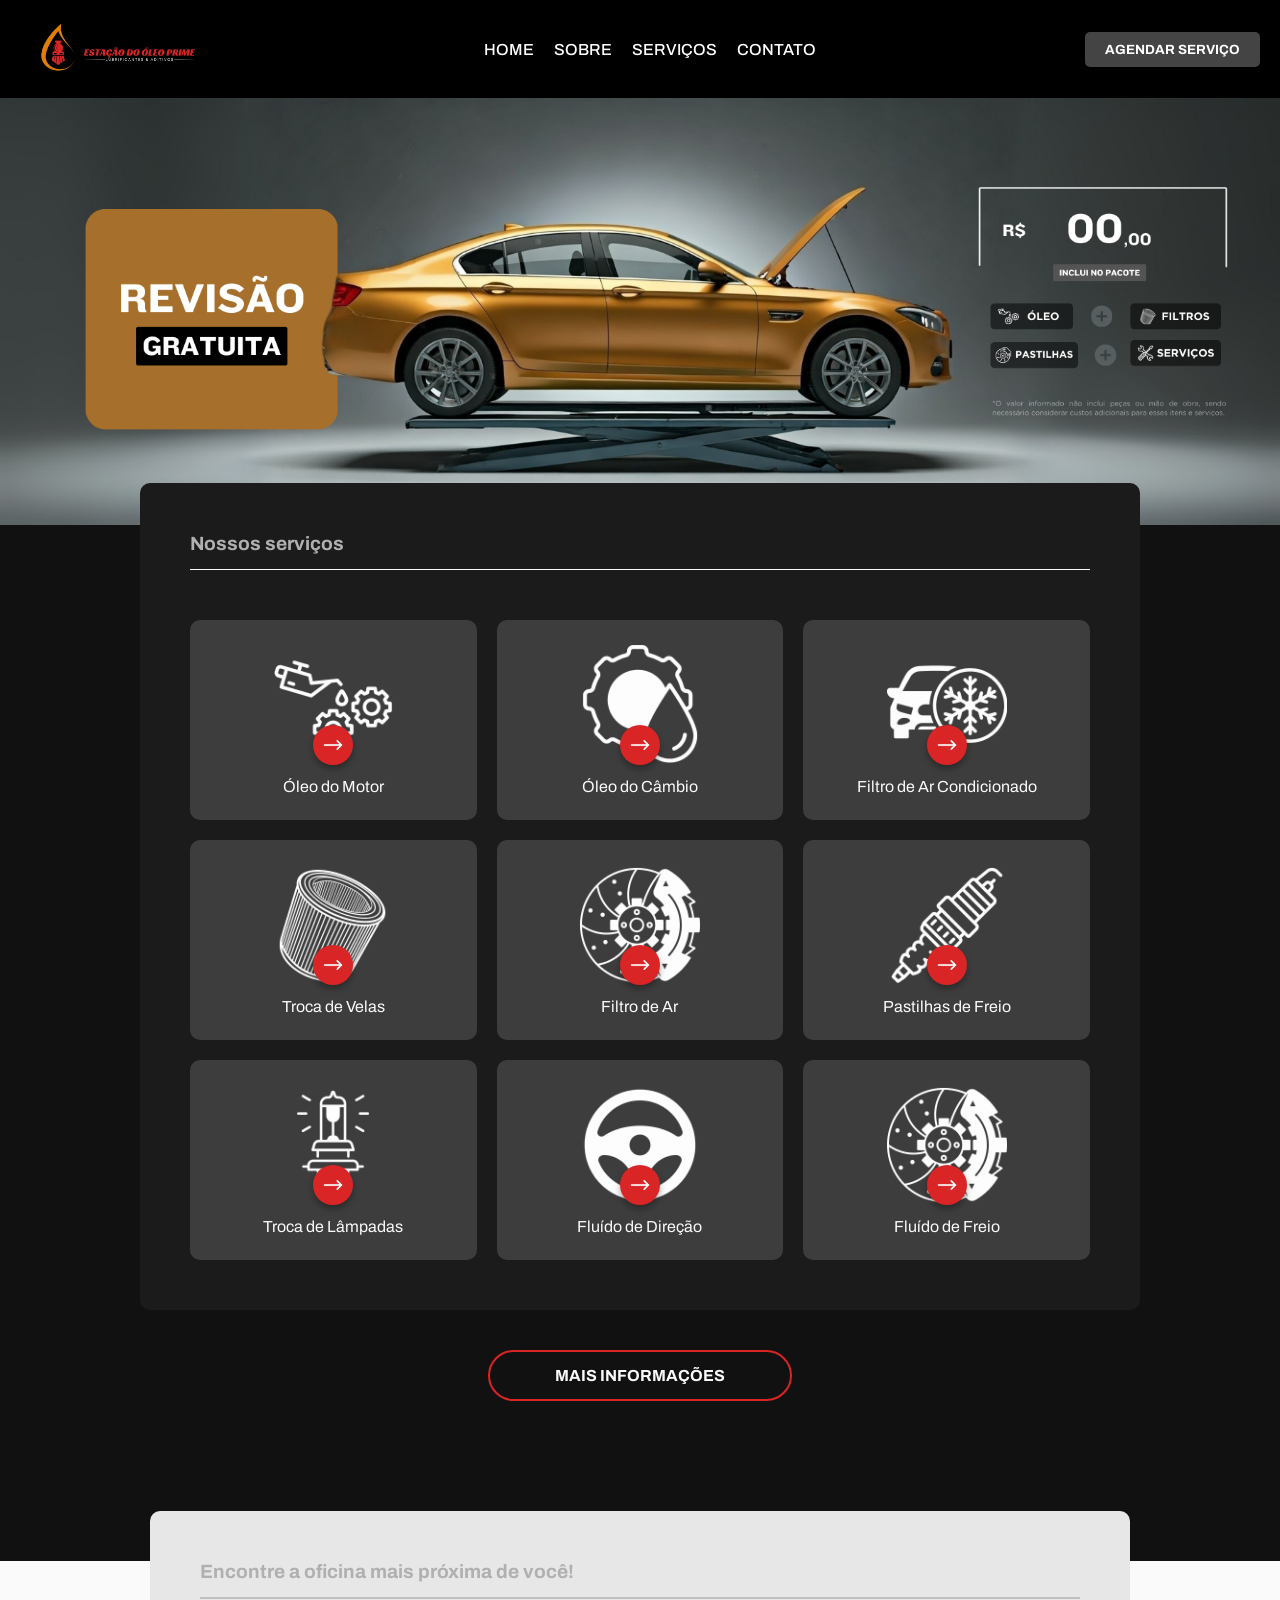
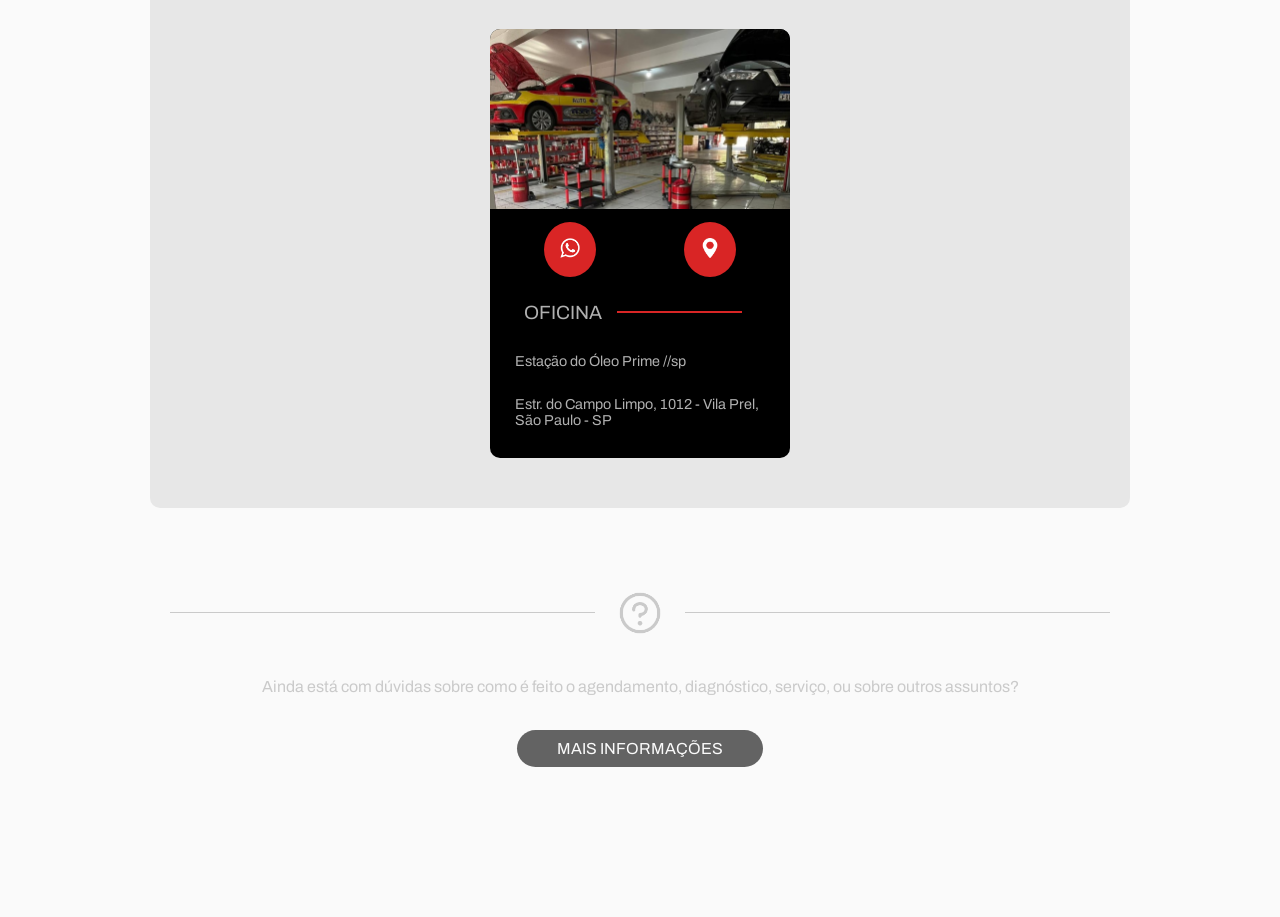
==== index.html @ 36ce0237 "first commit" ====
<!DOCTYPE html>
<html lang="pt-BR">
<head>
  <meta charset="UTF-8">
  <link rel="shortcut icon" href="./assets/Prime.png" type="image/x-icon">
  <meta name="viewport" content="width=device-width, initial-scale=1.0">
  <title>Estação do Óleo</title>
  <link rel="stylesheet" href="style.css">
  <link rel="preconnect" href="https://fonts.googleapis.com">
  <link rel="preconnect" href="https://fonts.gstatic.com" crossorigin>
  <link href="https://fonts.googleapis.com/css2?family=Archivo:ital,wght@0,100..900;1,100..900&display=swap" rel="stylesheet">
</head>
<body>
  <header class="header">
    <div class="logo">
      <img src="assets/logo.svg" alt="Logo da empresa">
    </div>
    <nav class="nav">
      <a href="#" class="nav-item">HOME</a>
      <a href="#" class="nav-item">SOBRE</a>
      <a href="#" class="nav-item">SERVIÇOS</a>
      <a href="#" class="nav-item">CONTATO</a>
    </nav>
    <button class="button">AGENDAR SERVIÇO</button>
  </header>

  <!-- Banner -->
  <section class="banner">
    <img src="./assets/Banner.png" alt="">
  </section>



  <section class="servicos">
     <!-- Título e linha vermelha -->
  <div class="titulo-servicos">
    <h2>Nossos serviços</h2>
    <div class="linha"></div>
  </div>

    <div class="servico">
      <img src="./assets/4.png" alt="Óleo do Motor">
      <div class="botao-vermelho">
        <img src="./assets/right-arrows.png" alt="">
      </div>
      <p>Óleo do Motor</p>
    </div>

    <div class="servico">
      <img src="./assets/3.png" alt="Óleo do Câmbio">
      <div class="botao-vermelho">
        <img src="./assets/right-arrows.png" alt="">
      </div>
      <p>Óleo do Câmbio</p>
    </div>

    <div class="servico">
      <img src="./assets/5.png" alt="Filtro de Ar Condicionado">
      <div class="botao-vermelho">
        <img src="./assets/right-arrows.png" alt="">
      </div>
      <p>Filtro de Ar Condicionado</p>
    </div>

    <div class="servico">
      <img src="./assets/6.png" alt="Troca de Velas">
      <div class="botao-vermelho">
        <img src="./assets/right-arrows.png" alt="">
      </div>
      <p>Troca de Velas</p>
    </div>

    <div class="servico">
      <img src="./assets/7.png" alt="Filtro de Ar">
      <div class="botao-vermelho">
        <img src="./assets/right-arrows.png" alt="">
      </div>
      <p>Filtro de Ar</p>
    </div>

    <div class="servico">
      <img src="./assets/8.png" alt="Pastilhas de Freio">
      <div class="botao-vermelho">
        <img src="./assets/right-arrows.png" alt="">
      </div>
      <p>Pastilhas de Freio</p>
    </div>

    <div class="servico">
      <img src="./assets/9.png" alt="Troca de Lâmpadas">
      <div class="botao-vermelho">
        <img src="./assets/right-arrows.png" alt="">
      </div>
      <p>Troca de Lâmpadas</p>
    </div>
    
    <div class="servico">
      <img src="./assets/10.png" alt="Fluído de Direção">
      <div class="botao-vermelho">
        <img src="./assets/right-arrows.png" alt="">
      </div>
      <p>Fluído de Direção</p>
    </div>

    <div class="servico">
      <img src="./assets/7.png" alt="Fluído de Freio">
      <div class="botao-vermelho">
        <img src="./assets/right-arrows.png" alt="">
      </div>
      <p>Fluído de Freio</p>
    </div>

  </section>

  <div class="mais-informacoes">
    <a href="#">MAIS INFORMAÇÕES</a>
  </div>

  <section class="oficinas">
    <div class="bg-oficinas">
      <div class="titulo-oficinas">
        <h2>Encontre a oficina mais próxima de você!</h2>
        <div class="linha-encontre"></div>
      </div>
  
      <div class="oficina">
        <div class="card">
            <div class="card__img">
              <img src="./assets/fundo.jpg" alt="">
            </div>
            <div class="botoes">
              <button> <img src="./assets/whatsapp-logo-branco.png" alt=""></button>
              <button> <img src="./assets/maps-and-flags.png" alt=""></button>
            </div>
            <div class="titulo">
              <h2>OFICINA</h2>
              <div class="linha-vermelha"></div>
            </div>
            <div class="textos">
              <p>Estação do Óleo Prime //sp</p>
              <br>
              <p>Estr. do Campo Limpo, 1012 - Vila Prel, São Paulo - SP</p>
            </div>
        </div>
        </div>
    </div>
    </div>

    <div class="questions">
      <div class="linha2"></div>
      <img src="./assets/question.png" alt="Imagem de Pergunta">
      <div class="linha2"></div>
    </div>

    <div class="questions-p">
      <p>Ainda está com dúvidas sobre como é feito o agendamento, diagnóstico, serviço, ou sobre outros assuntos?</p>
    </div>
    
  
    <div class="informacoes">
      <a href="#">MAIS INFORMAÇÕES</a>
    </div>
    
    </div>

  </section>

</body>
</html>
---- style.css ----
@import './css/colors.css';
@import './css/global.css';
@import './css/main.css';
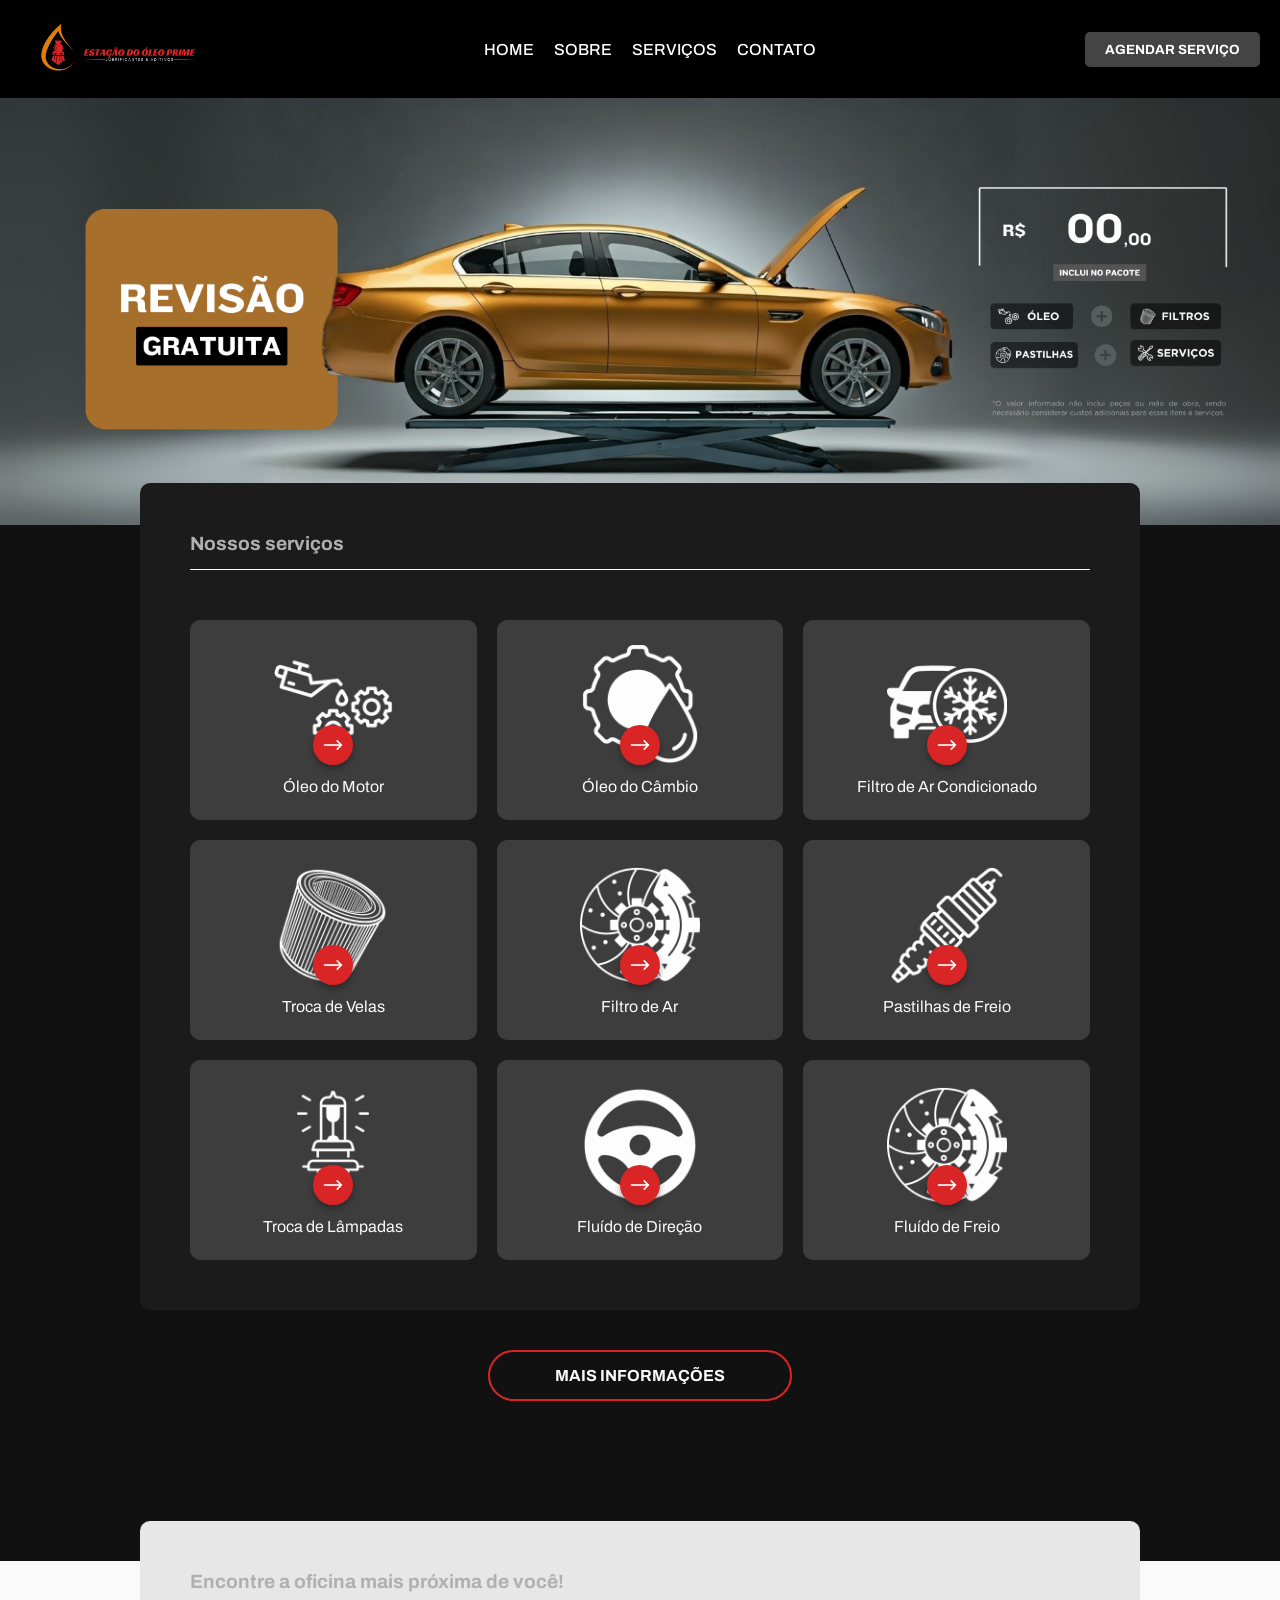
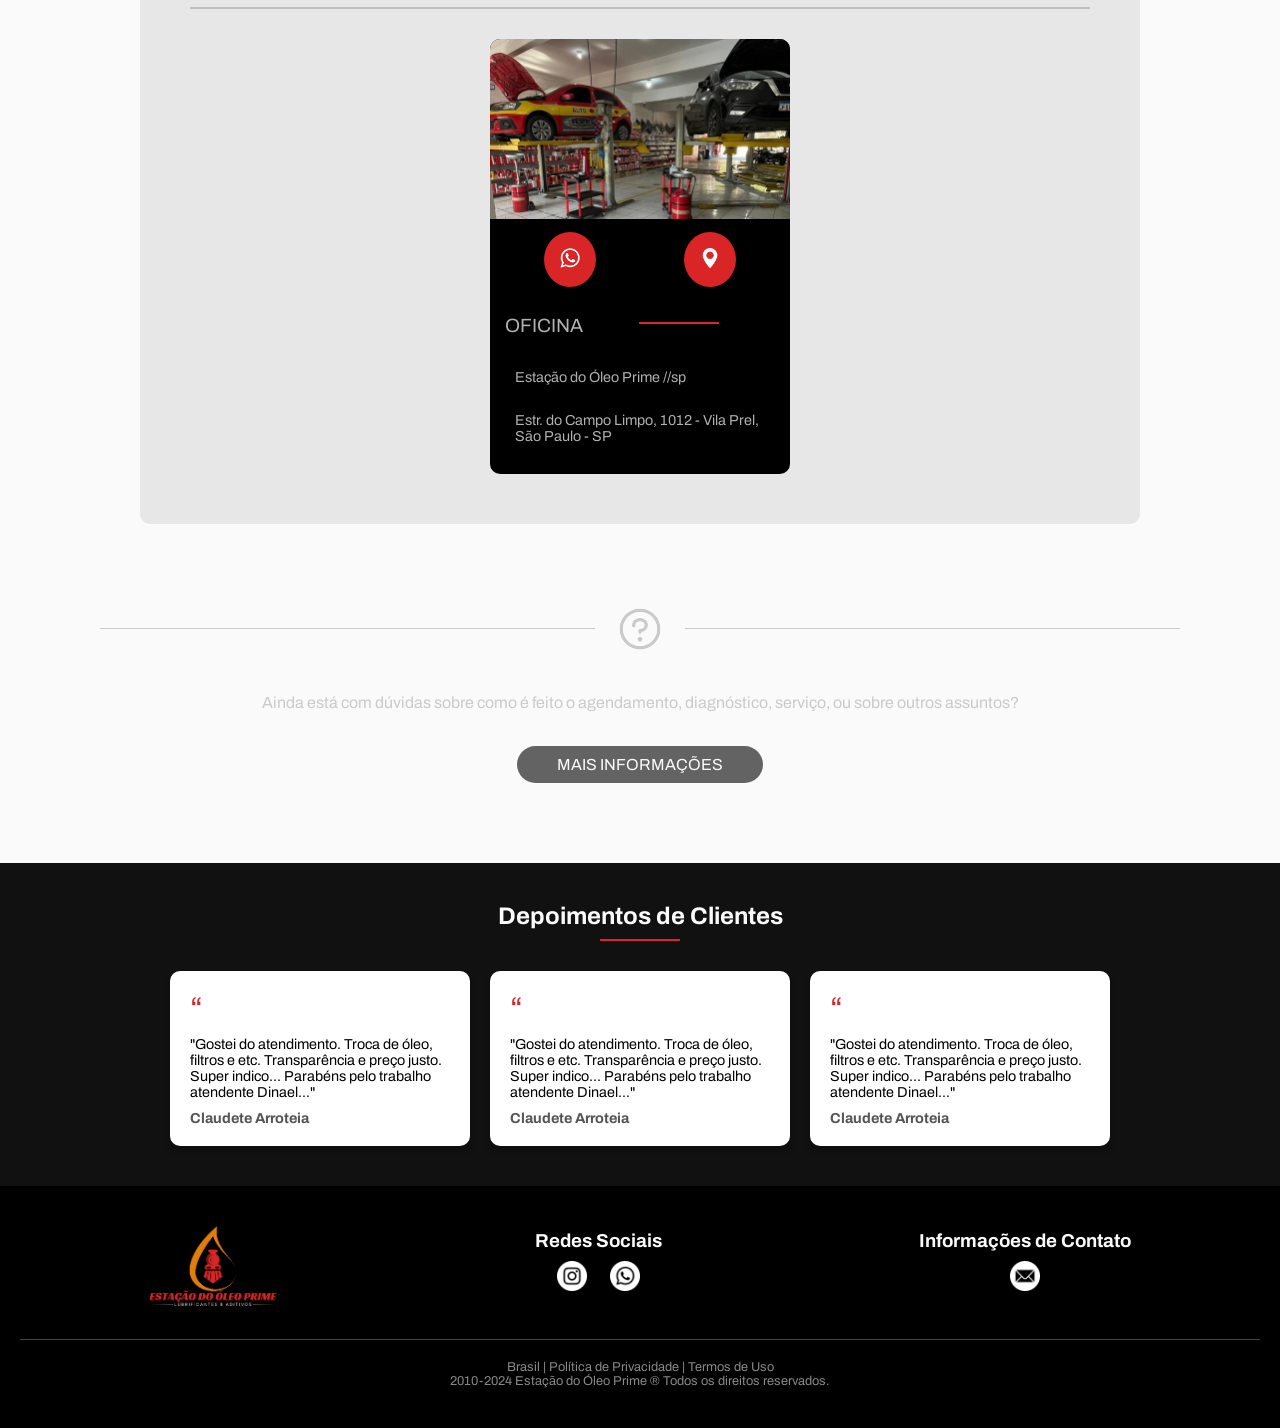
==== commit bdd62ff7: "home pronto" ====
--- a/index.html
+++ b/index.html
@@ -11,19 +11,32 @@
   <link href="https://fonts.googleapis.com/css2?family=Archivo:ital,wght@0,100..900;1,100..900&display=swap" rel="stylesheet">
 </head>
 <body>
+
   <header class="header">
+
+    <!-- Ícone do Menu Hamburguer -->
+      <div class="menu-toggle" id="menu-toggle">
+        <span></span>
+        <span></span>
+        <span></span>
+      </div>
+      
     <div class="logo">
       <img src="assets/logo.svg" alt="Logo da empresa">
     </div>
-    <nav class="nav">
+    
+    
+    <!-- Navegação -->
+    <nav class="nav" id="nav-menu">
       <a href="#" class="nav-item">HOME</a>
       <a href="#" class="nav-item">SOBRE</a>
       <a href="#" class="nav-item">SERVIÇOS</a>
       <a href="#" class="nav-item">CONTATO</a>
     </nav>
+    
     <button class="button">AGENDAR SERVIÇO</button>
   </header>
-
+  
   <!-- Banner -->
   <section class="banner">
     <img src="./assets/Banner.png" alt="">
@@ -39,75 +52,93 @@
   </div>
 
     <div class="servico">
-      <img src="./assets/4.png" alt="Óleo do Motor">
-      <div class="botao-vermelho">
-        <img src="./assets/right-arrows.png" alt="">
-      </div>
-      <p>Óleo do Motor</p>
-    </div>
-
-    <div class="servico">
-      <img src="./assets/3.png" alt="Óleo do Câmbio">
-      <div class="botao-vermelho">
-        <img src="./assets/right-arrows.png" alt="">
-      </div>
-      <p>Óleo do Câmbio</p>
-    </div>
-
-    <div class="servico">
-      <img src="./assets/5.png" alt="Filtro de Ar Condicionado">
-      <div class="botao-vermelho">
-        <img src="./assets/right-arrows.png" alt="">
-      </div>
-      <p>Filtro de Ar Condicionado</p>
-    </div>
-
-    <div class="servico">
-      <img src="./assets/6.png" alt="Troca de Velas">
-      <div class="botao-vermelho">
-        <img src="./assets/right-arrows.png" alt="">
-      </div>
-      <p>Troca de Velas</p>
-    </div>
-
-    <div class="servico">
-      <img src="./assets/7.png" alt="Filtro de Ar">
-      <div class="botao-vermelho">
-        <img src="./assets/right-arrows.png" alt="">
-      </div>
-      <p>Filtro de Ar</p>
-    </div>
-
-    <div class="servico">
-      <img src="./assets/8.png" alt="Pastilhas de Freio">
-      <div class="botao-vermelho">
-        <img src="./assets/right-arrows.png" alt="">
-      </div>
-      <p>Pastilhas de Freio</p>
-    </div>
-
-    <div class="servico">
-      <img src="./assets/9.png" alt="Troca de Lâmpadas">
-      <div class="botao-vermelho">
-        <img src="./assets/right-arrows.png" alt="">
-      </div>
-      <p>Troca de Lâmpadas</p>
-    </div>
-    
-    <div class="servico">
-      <img src="./assets/10.png" alt="Fluído de Direção">
-      <div class="botao-vermelho">
-        <img src="./assets/right-arrows.png" alt="">
-      </div>
-      <p>Fluído de Direção</p>
-    </div>
-
-    <div class="servico">
-      <img src="./assets/7.png" alt="Fluído de Freio">
-      <div class="botao-vermelho">
-        <img src="./assets/right-arrows.png" alt="">
-      </div>
-      <p>Fluído de Freio</p>
+      <a href="">
+        <img src="./assets/4.png" alt="Óleo do Motor">
+        <div class="botao-vermelho">
+          <img src="./assets/right-arrows.png" alt="">
+        </div>
+        <p>Óleo do Motor</p>
+      </a>
+    </div>
+
+    <div class="servico">
+      <a href="">
+        <img src="./assets/3.png" alt="Óleo do Câmbio">
+        <div class="botao-vermelho">
+          <img src="./assets/right-arrows.png" alt="">
+        </div>
+        <p>Óleo do Câmbio</p>
+      </a>
+    </div>
+
+    <div class="servico">
+      <a href="">
+        <img src="./assets/5.png" alt="Filtro de Ar Condicionado">
+        <div class="botao-vermelho">
+          <img src="./assets/right-arrows.png" alt="">
+        </div>
+        <p>Filtro de Ar Condicionado</p>
+      </a>
+    </div>
+
+    <div class="servico">
+      <a href="">
+        <img src="./assets/6.png" alt="Troca de Velas">
+        <div class="botao-vermelho">
+          <img src="./assets/right-arrows.png" alt="">
+        </div>
+        <p>Troca de Velas</p>
+      </a>
+    </div>
+
+    <div class="servico">
+      <a href="">
+        <img src="./assets/7.png" alt="Filtro de Ar">
+        <div class="botao-vermelho">
+          <img src="./assets/right-arrows.png" alt="">
+        </div>
+        <p>Filtro de Ar</p>
+      </a>
+    </div>
+
+    <div class="servico">
+      <a href="">
+        <img src="./assets/8.png" alt="Pastilhas de Freio">
+        <div class="botao-vermelho">
+          <img src="./assets/right-arrows.png" alt="">
+        </div>
+        <p>Pastilhas de Freio</p>
+      </a>
+    </div>
+
+    <div class="servico">
+      <a href="">
+        <img src="./assets/9.png" alt="Troca de Lâmpadas">
+        <div class="botao-vermelho">
+          <img src="./assets/right-arrows.png" alt="">
+        </div>
+        <p>Troca de Lâmpadas</p>
+      </a>
+    </div>
+    
+    <div class="servico">
+      <a href="">
+        <img src="./assets/10.png" alt="Fluído de Direção">
+        <div class="botao-vermelho">
+          <img src="./assets/right-arrows.png" alt="">
+        </div>
+        <p>Fluído de Direção</p>
+      </a>
+    </div>
+
+    <div class="servico">
+      <a href="">
+        <img src="./assets/7.png" alt="Fluído de Freio">
+        <div class="botao-vermelho">
+          <img src="./assets/right-arrows.png" alt="">
+        </div>
+        <p>Fluído de Freio</p>
+      </a>
     </div>
 
   </section>
@@ -125,17 +156,29 @@
   
       <div class="oficina">
         <div class="card">
+
             <div class="card__img">
               <img src="./assets/fundo.jpg" alt="">
             </div>
+
             <div class="botoes">
-              <button> <img src="./assets/whatsapp-logo-branco.png" alt=""></button>
-              <button> <img src="./assets/maps-and-flags.png" alt=""></button>
-            </div>
+              <button>
+                <a href="https://api.whatsapp.com/send?l=pt&phone=551128948010">
+                  <img src="./assets/whatsapp-logo-branco.png" alt="WhatsApp">
+                </a>
+              </button>
+              <button>
+                <a href="https://maps.app.goo.gl/LFbR1bC2hsxt1rqq9">
+                  <img src="./assets/maps-and-flags.png" alt="Mapa">
+                </a>
+              </button>
+            </div>
+
             <div class="titulo">
               <h2>OFICINA</h2>
               <div class="linha-vermelha"></div>
             </div>
+
             <div class="textos">
               <p>Estação do Óleo Prime //sp</p>
               <br>
@@ -165,5 +208,81 @@
 
   </section>
 
+  <!-- Seção de Depoimentos -->
+  <section class="depoimentos">
+    <h2 class="titulo-depoimentos">Depoimentos de Clientes</h2>
+    <div class="linha-vermelha"></div>
+    <div class="depoimentos-container">
+      <!-- Card 1 -->
+      <div class="card-depoimento">
+        <p class="aspas">“</p>
+        <p class="texto-depoimento">
+          "Gostei do atendimento. Troca de óleo, filtros e etc. Transparência e preço justo. Super indico... Parabéns pelo trabalho atendente Dinael..."
+        </p>
+        <p class="autor-depoimento"><strong>Claudete Arroteia</strong></p>
+      </div>
+      <!-- Card 2 -->
+      <div class="card-depoimento">
+        <p class="aspas">“</p>
+        <p class="texto-depoimento">
+          "Gostei do atendimento. Troca de óleo, filtros e etc. Transparência e preço justo. Super indico... Parabéns pelo trabalho atendente Dinael..."
+        </p>
+        <p class="autor-depoimento"><strong>Claudete Arroteia</strong></p>
+      </div>
+      <!-- Card 3 -->
+      <div class="card-depoimento">
+        <p class="aspas">“</p>
+        <p class="texto-depoimento">
+          "Gostei do atendimento. Troca de óleo, filtros e etc. Transparência e preço justo. Super indico... Parabéns pelo trabalho atendente Dinael..."
+        </p>
+        <p class="autor-depoimento"><strong>Claudete Arroteia</strong></p>
+      </div>
+    </div>
+  </section>
+
+  <!-- Rodapé com Contato -->
+  <footer class="rodape">
+    <div class="rodape-container">
+      <!-- Logotipo -->
+      <div class="logo-rodape">
+        <img src="assets/Prime Logo.png" alt="Logo Estação do Óleo Prime">
+      </div>
+      <!-- Redes Sociais -->
+      <div class="redes-sociais">
+        <h3>Redes Sociais</h3>
+        <div class="icones-sociais">
+
+          <a href="https://www.instagram.com/estacaodooleoprime/profilecard/?igsh=MWg0czJhdGM4ajU2dw==">
+            <img src="assets/instagram1.png" alt="Instagram">
+          </a>
+          
+          <a href="https://api.whatsapp.com/send?l=pt&phone=551128948010">
+            <img src="assets/whatsapp.png" alt="WhatsApp">
+          </a>
+
+        </div>
+      </div>
+      <!-- Informações de Contato -->
+      <div class="contato-rodape">
+        <h3>Informações de Contato</h3>
+        <div class="icones-contato">
+          <a href="">
+            <img src="./assets/email.png" alt="E-mail">
+          </a>
+          
+        </div>
+      </div>
+    </div>
+
+    <!-- Linha e Informações Legais -->
+    <div class="linha-rodape"></div>
+    <div class="info-legais">
+      <p>Brasil | Política de Privacidade | Termos de Uso</p>
+      <p>2010-2024 Estação do Óleo Prime ® Todos os direitos reservados.</p>
+    </div>
+  </footer>
+
+  <script src="index.js"></script>
+
 </body>
 </html>
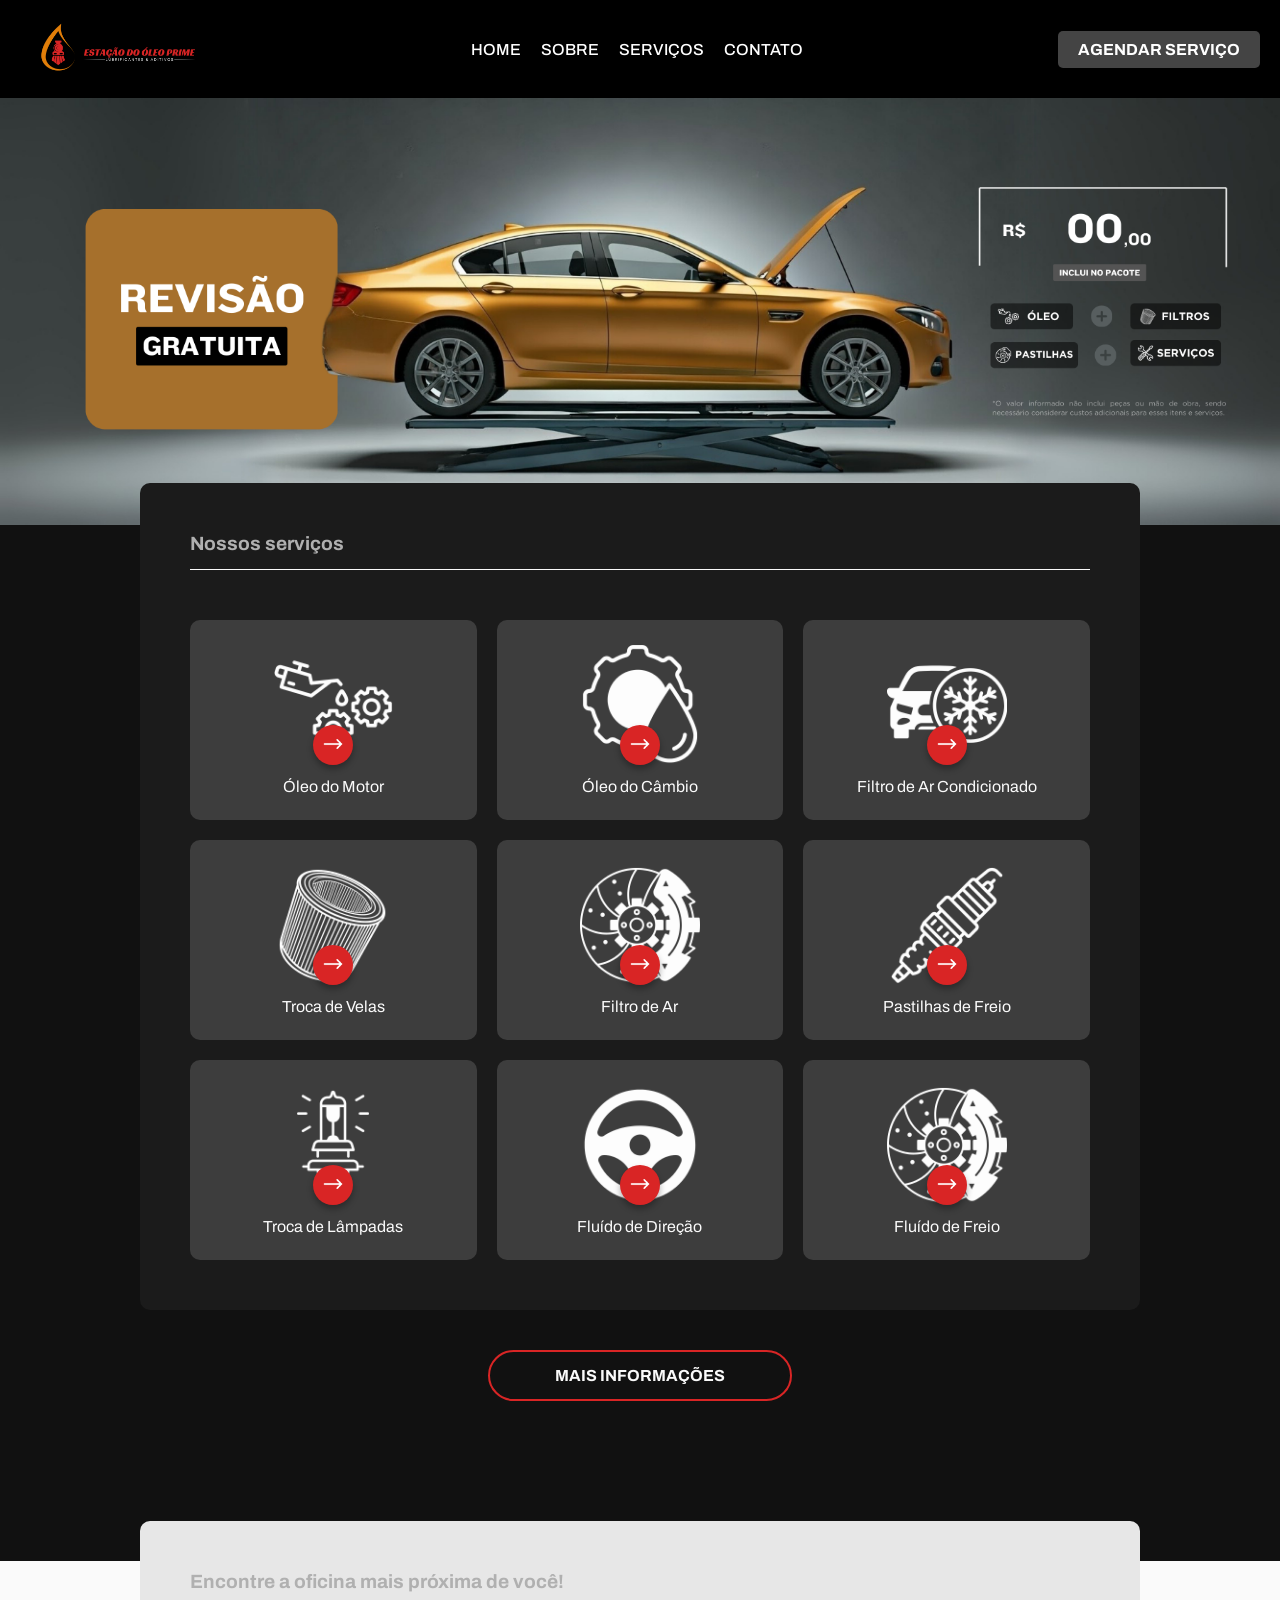
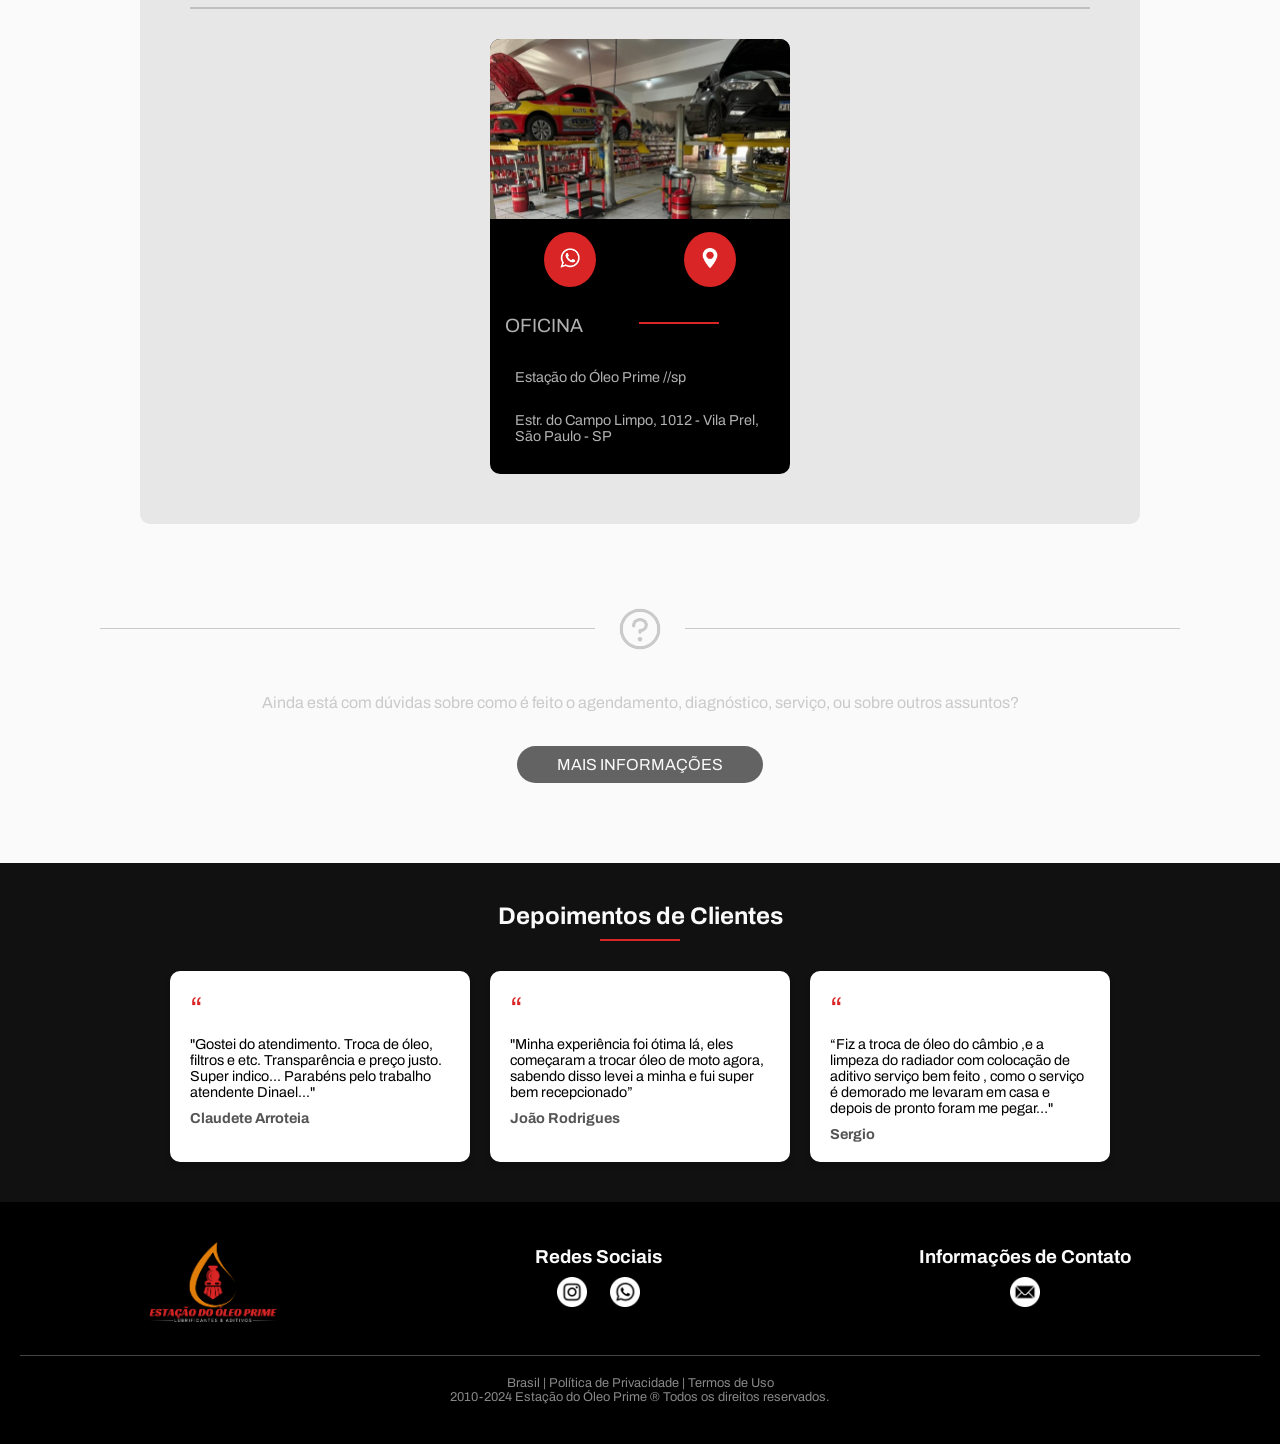
==== commit 3b193480: "site pronto" ====
--- a/index.html
+++ b/index.html
@@ -2,13 +2,11 @@
 <html lang="pt-BR">
 <head>
   <meta charset="UTF-8">
+  <meta name="viewport" content="width=device-width, initial-scale=1.0">
   <link rel="shortcut icon" href="./assets/Prime.png" type="image/x-icon">
-  <meta name="viewport" content="width=device-width, initial-scale=1.0">
-  <title>Estação do Óleo</title>
   <link rel="stylesheet" href="style.css">
-  <link rel="preconnect" href="https://fonts.googleapis.com">
-  <link rel="preconnect" href="https://fonts.gstatic.com" crossorigin>
-  <link href="https://fonts.googleapis.com/css2?family=Archivo:ital,wght@0,100..900;1,100..900&display=swap" rel="stylesheet">
+  <script src="index.js" defer></script>
+  <title>Estação do Óleo Home</title>
 </head>
 <body>
 
@@ -29,12 +27,15 @@
     <!-- Navegação -->
     <nav class="nav" id="nav-menu">
       <a href="#" class="nav-item">HOME</a>
-      <a href="#" class="nav-item">SOBRE</a>
-      <a href="#" class="nav-item">SERVIÇOS</a>
-      <a href="#" class="nav-item">CONTATO</a>
+      <a href="./sobre.html" class="nav-item">SOBRE</a>
+      <a href="./serviços.html" class="nav-item">SERVIÇOS</a>
+      <a href="https://api.whatsapp.com/send?l=pt&phone=551128948010" class="nav-item">CONTATO</a>
     </nav>
     
-    <button class="button">AGENDAR SERVIÇO</button>
+      <a class="button" href="https://api.whatsapp.com/send?l=pt&phone=551128948010">
+        AGENDAR SERVIÇO
+      </a>
+    
   </header>
   
   <!-- Banner -->
@@ -55,7 +56,9 @@
       <a href="">
         <img src="./assets/4.png" alt="Óleo do Motor">
         <div class="botao-vermelho">
-          <img src="./assets/right-arrows.png" alt="">
+          <a href="./serviços.html">
+            <img src="./assets/right-arrows.png" alt="">
+          </a>
         </div>
         <p>Óleo do Motor</p>
       </a>
@@ -65,7 +68,9 @@
       <a href="">
         <img src="./assets/3.png" alt="Óleo do Câmbio">
         <div class="botao-vermelho">
-          <img src="./assets/right-arrows.png" alt="">
+          <a href="./serviços.html">
+            <img src="./assets/right-arrows.png" alt="">
+          </a>
         </div>
         <p>Óleo do Câmbio</p>
       </a>
@@ -75,7 +80,9 @@
       <a href="">
         <img src="./assets/5.png" alt="Filtro de Ar Condicionado">
         <div class="botao-vermelho">
-          <img src="./assets/right-arrows.png" alt="">
+          <a href="./serviços.html">
+            <img src="./assets/right-arrows.png" alt="">
+          </a>
         </div>
         <p>Filtro de Ar Condicionado</p>
       </a>
@@ -85,7 +92,9 @@
       <a href="">
         <img src="./assets/6.png" alt="Troca de Velas">
         <div class="botao-vermelho">
-          <img src="./assets/right-arrows.png" alt="">
+          <a href="./serviços.html">
+            <img src="./assets/right-arrows.png" alt="">
+          </a>
         </div>
         <p>Troca de Velas</p>
       </a>
@@ -95,7 +104,9 @@
       <a href="">
         <img src="./assets/7.png" alt="Filtro de Ar">
         <div class="botao-vermelho">
-          <img src="./assets/right-arrows.png" alt="">
+          <a href="./serviços.html">
+            <img src="./assets/right-arrows.png" alt="">
+          </a>
         </div>
         <p>Filtro de Ar</p>
       </a>
@@ -105,7 +116,9 @@
       <a href="">
         <img src="./assets/8.png" alt="Pastilhas de Freio">
         <div class="botao-vermelho">
-          <img src="./assets/right-arrows.png" alt="">
+          <a href="./serviços.html">
+            <img src="./assets/right-arrows.png" alt="">
+          </a>
         </div>
         <p>Pastilhas de Freio</p>
       </a>
@@ -115,7 +128,9 @@
       <a href="">
         <img src="./assets/9.png" alt="Troca de Lâmpadas">
         <div class="botao-vermelho">
-          <img src="./assets/right-arrows.png" alt="">
+          <a href="./serviços.html">
+            <img src="./assets/right-arrows.png" alt="">
+          </a>
         </div>
         <p>Troca de Lâmpadas</p>
       </a>
@@ -125,7 +140,9 @@
       <a href="">
         <img src="./assets/10.png" alt="Fluído de Direção">
         <div class="botao-vermelho">
-          <img src="./assets/right-arrows.png" alt="">
+          <a href="./serviços.html">
+            <img src="./assets/right-arrows.png" alt="">
+          </a>
         </div>
         <p>Fluído de Direção</p>
       </a>
@@ -135,7 +152,9 @@
       <a href="">
         <img src="./assets/7.png" alt="Fluído de Freio">
         <div class="botao-vermelho">
-          <img src="./assets/right-arrows.png" alt="">
+          <a href="./serviços.html">
+            <img src="./assets/right-arrows.png" alt="">
+          </a>
         </div>
         <p>Fluído de Freio</p>
       </a>
@@ -144,7 +163,7 @@
   </section>
 
   <div class="mais-informacoes">
-    <a href="#">MAIS INFORMAÇÕES</a>
+    <a href="./sobre.html">MAIS INFORMAÇÕES</a>
   </div>
 
   <section class="oficinas">
@@ -201,7 +220,7 @@
     
   
     <div class="informacoes">
-      <a href="#">MAIS INFORMAÇÕES</a>
+      <a href="https://api.whatsapp.com/send?l=pt&phone=551128948010">MAIS INFORMAÇÕES</a>
     </div>
     
     </div>
@@ -225,17 +244,17 @@
       <div class="card-depoimento">
         <p class="aspas">“</p>
         <p class="texto-depoimento">
-          "Gostei do atendimento. Troca de óleo, filtros e etc. Transparência e preço justo. Super indico... Parabéns pelo trabalho atendente Dinael..."
+          "Minha experiência foi ótima lá, eles começaram a trocar óleo de moto agora, sabendo disso levei a minha e fui super bem recepcionado”
         </p>
-        <p class="autor-depoimento"><strong>Claudete Arroteia</strong></p>
+        <p class="autor-depoimento"><strong>João Rodrigues</strong></p>
       </div>
       <!-- Card 3 -->
       <div class="card-depoimento">
         <p class="aspas">“</p>
         <p class="texto-depoimento">
-          "Gostei do atendimento. Troca de óleo, filtros e etc. Transparência e preço justo. Super indico... Parabéns pelo trabalho atendente Dinael..."
+          “Fiz a troca de óleo do câmbio ,e a limpeza do radiador com colocação de aditivo serviço bem feito , como o serviço é demorado me levaram em casa e depois de pronto foram me pegar…"
         </p>
-        <p class="autor-depoimento"><strong>Claudete Arroteia</strong></p>
+        <p class="autor-depoimento"><strong>Sergio</strong></p>
       </div>
     </div>
   </section>
@@ -282,7 +301,7 @@
     </div>
   </footer>
 
-  <script src="index.js"></script>
+  
 
 </body>
 </html>
--- a/style.css
+++ b/style.css
@@ -1,3 +1,5 @@
 @import './css/colors.css';
 @import './css/global.css';
-@import './css/main.css';+@import './css/home.css';
+@import './css/sobre.css';
+@import './css/servicos.css';
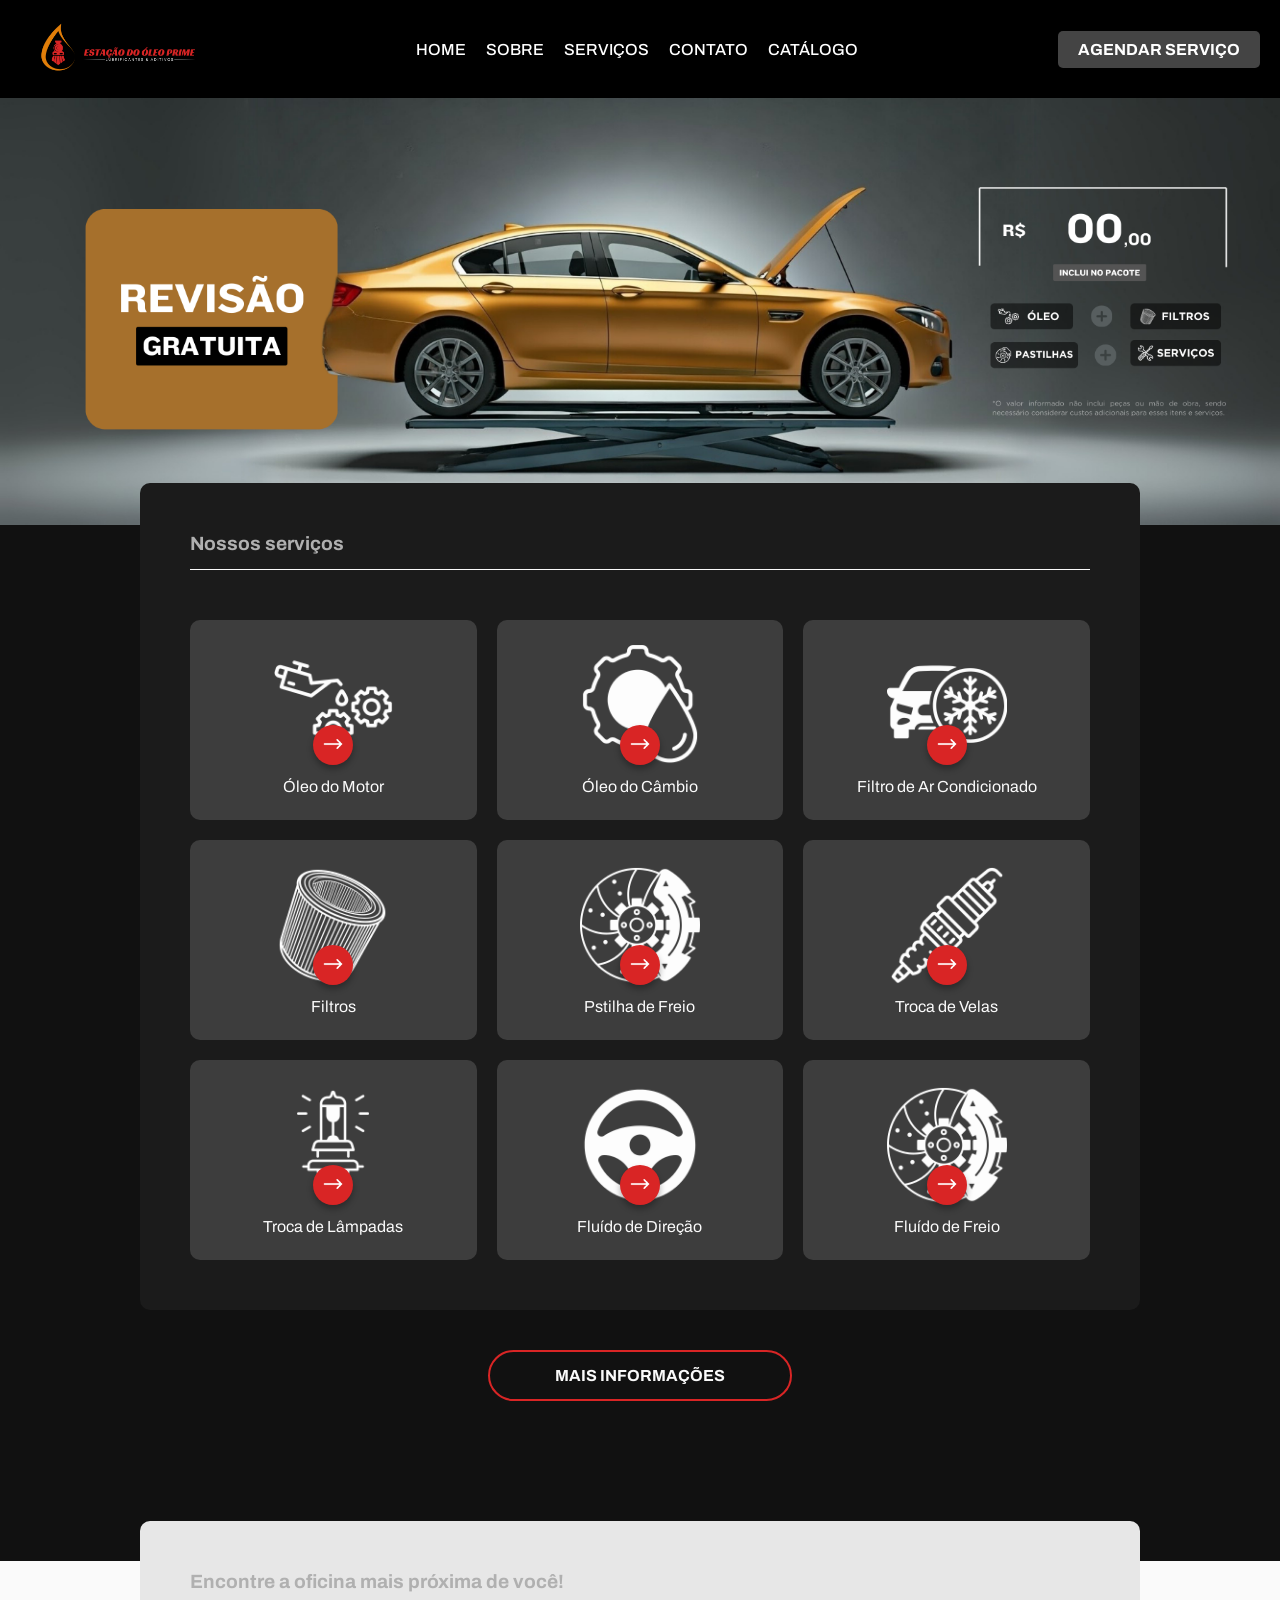
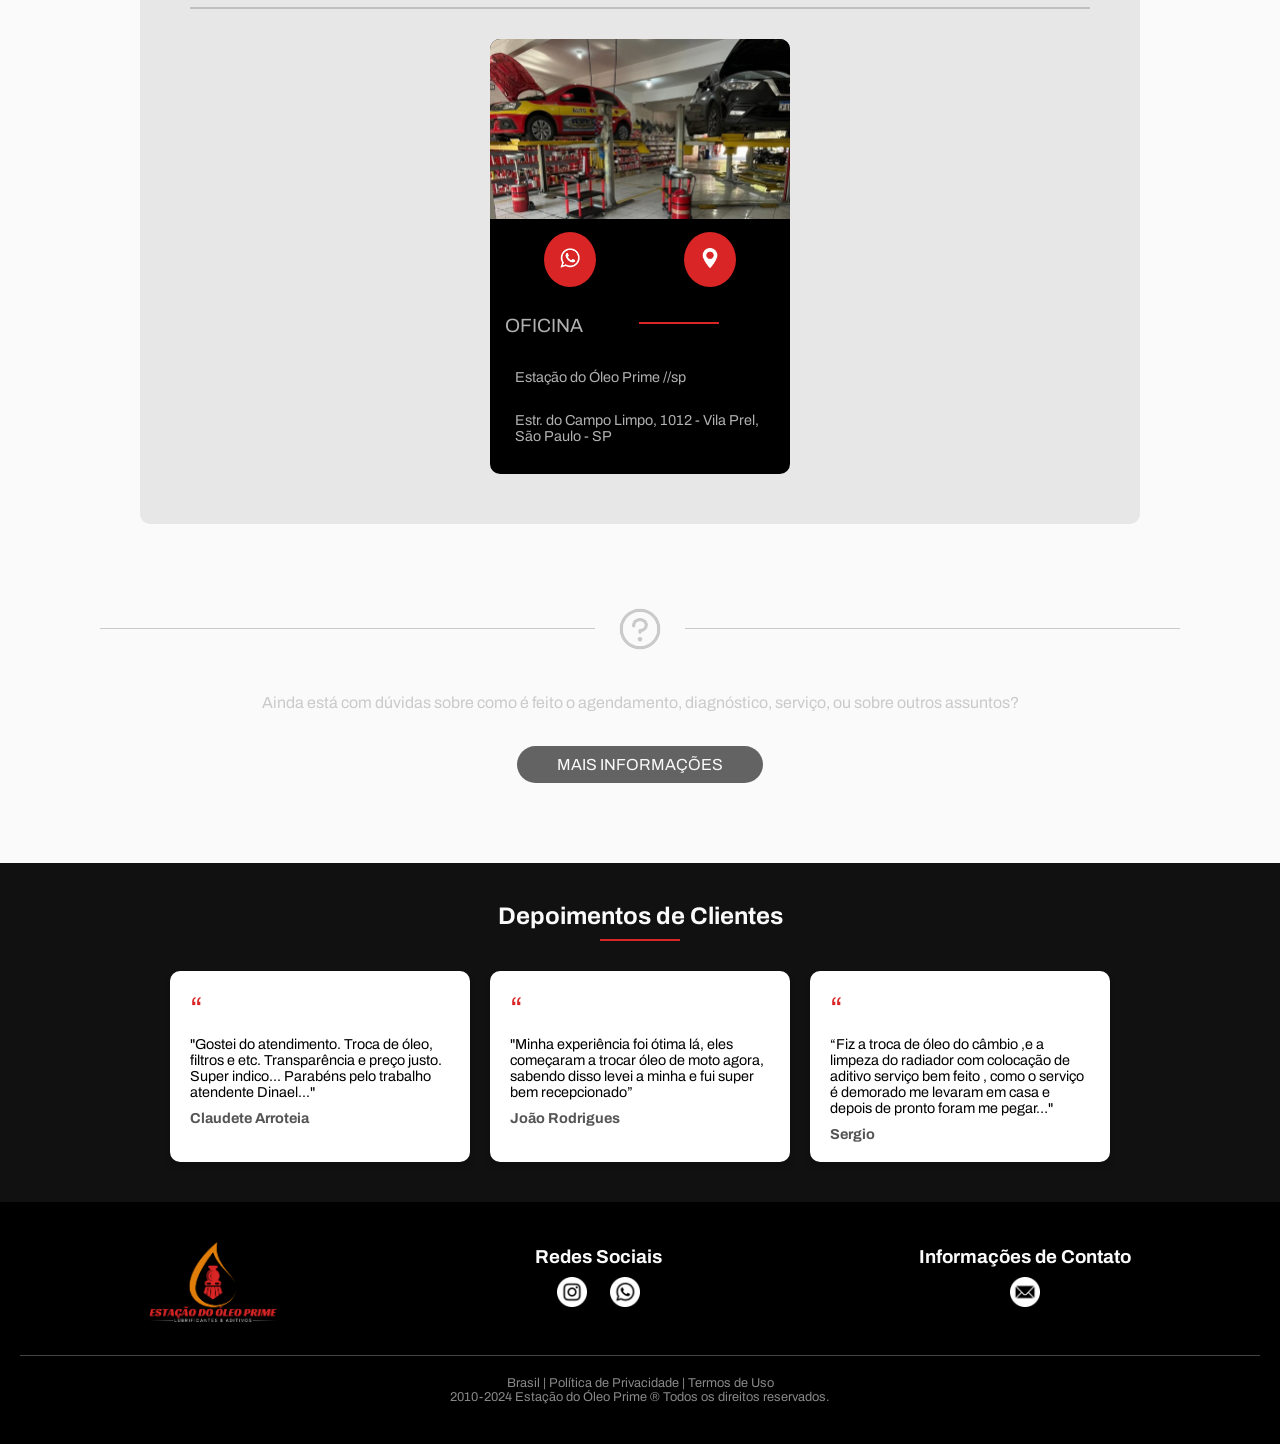
==== commit 3188594f: "site finalizado, filtro de busca de Óleos" ====
--- a/index.html
+++ b/index.html
@@ -30,6 +30,7 @@
       <a href="./sobre.html" class="nav-item">SOBRE</a>
       <a href="./serviços.html" class="nav-item">SERVIÇOS</a>
       <a href="https://api.whatsapp.com/send?l=pt&phone=551128948010" class="nav-item">CONTATO</a>
+      <a href="./pesquisa.html" class="nav-item">CATÁLOGO</a>
     </nav>
     
       <a class="button" href="https://api.whatsapp.com/send?l=pt&phone=551128948010">
@@ -96,31 +97,31 @@
             <img src="./assets/right-arrows.png" alt="">
           </a>
         </div>
+        <p>Filtros</p>
+      </a>
+    </div>
+
+    <div class="servico">
+      <a href="">
+        <img src="./assets/7.png" alt="Filtro de Ar">
+        <div class="botao-vermelho">
+          <a href="./serviços.html">
+            <img src="./assets/right-arrows.png" alt="">
+          </a>
+        </div>
+        <p>Pstilha de Freio</p>
+      </a>
+    </div>
+
+    <div class="servico">
+      <a href="">
+        <img src="./assets/8.png" alt="Pastilhas de Freio">
+        <div class="botao-vermelho">
+          <a href="./serviços.html">
+            <img src="./assets/right-arrows.png" alt="">
+          </a>
+        </div>
         <p>Troca de Velas</p>
-      </a>
-    </div>
-
-    <div class="servico">
-      <a href="">
-        <img src="./assets/7.png" alt="Filtro de Ar">
-        <div class="botao-vermelho">
-          <a href="./serviços.html">
-            <img src="./assets/right-arrows.png" alt="">
-          </a>
-        </div>
-        <p>Filtro de Ar</p>
-      </a>
-    </div>
-
-    <div class="servico">
-      <a href="">
-        <img src="./assets/8.png" alt="Pastilhas de Freio">
-        <div class="botao-vermelho">
-          <a href="./serviços.html">
-            <img src="./assets/right-arrows.png" alt="">
-          </a>
-        </div>
-        <p>Pastilhas de Freio</p>
       </a>
     </div>
 
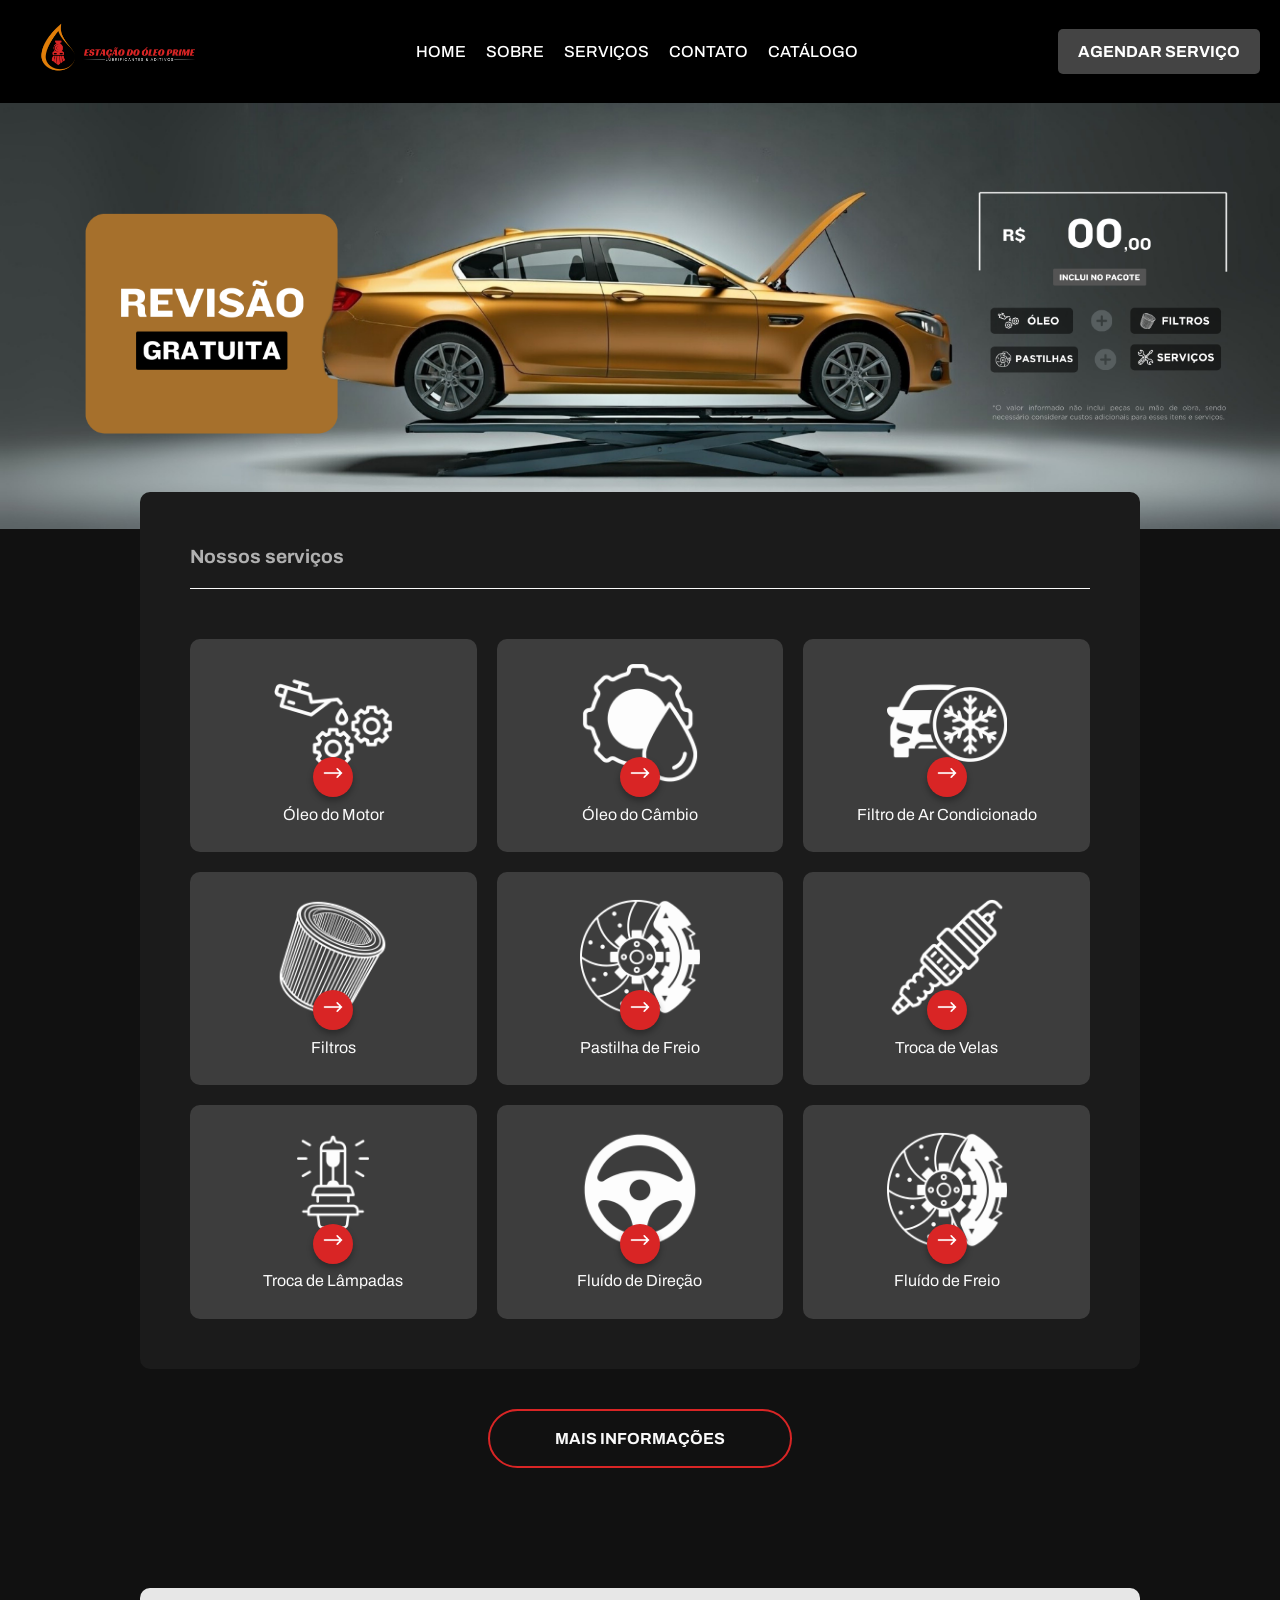
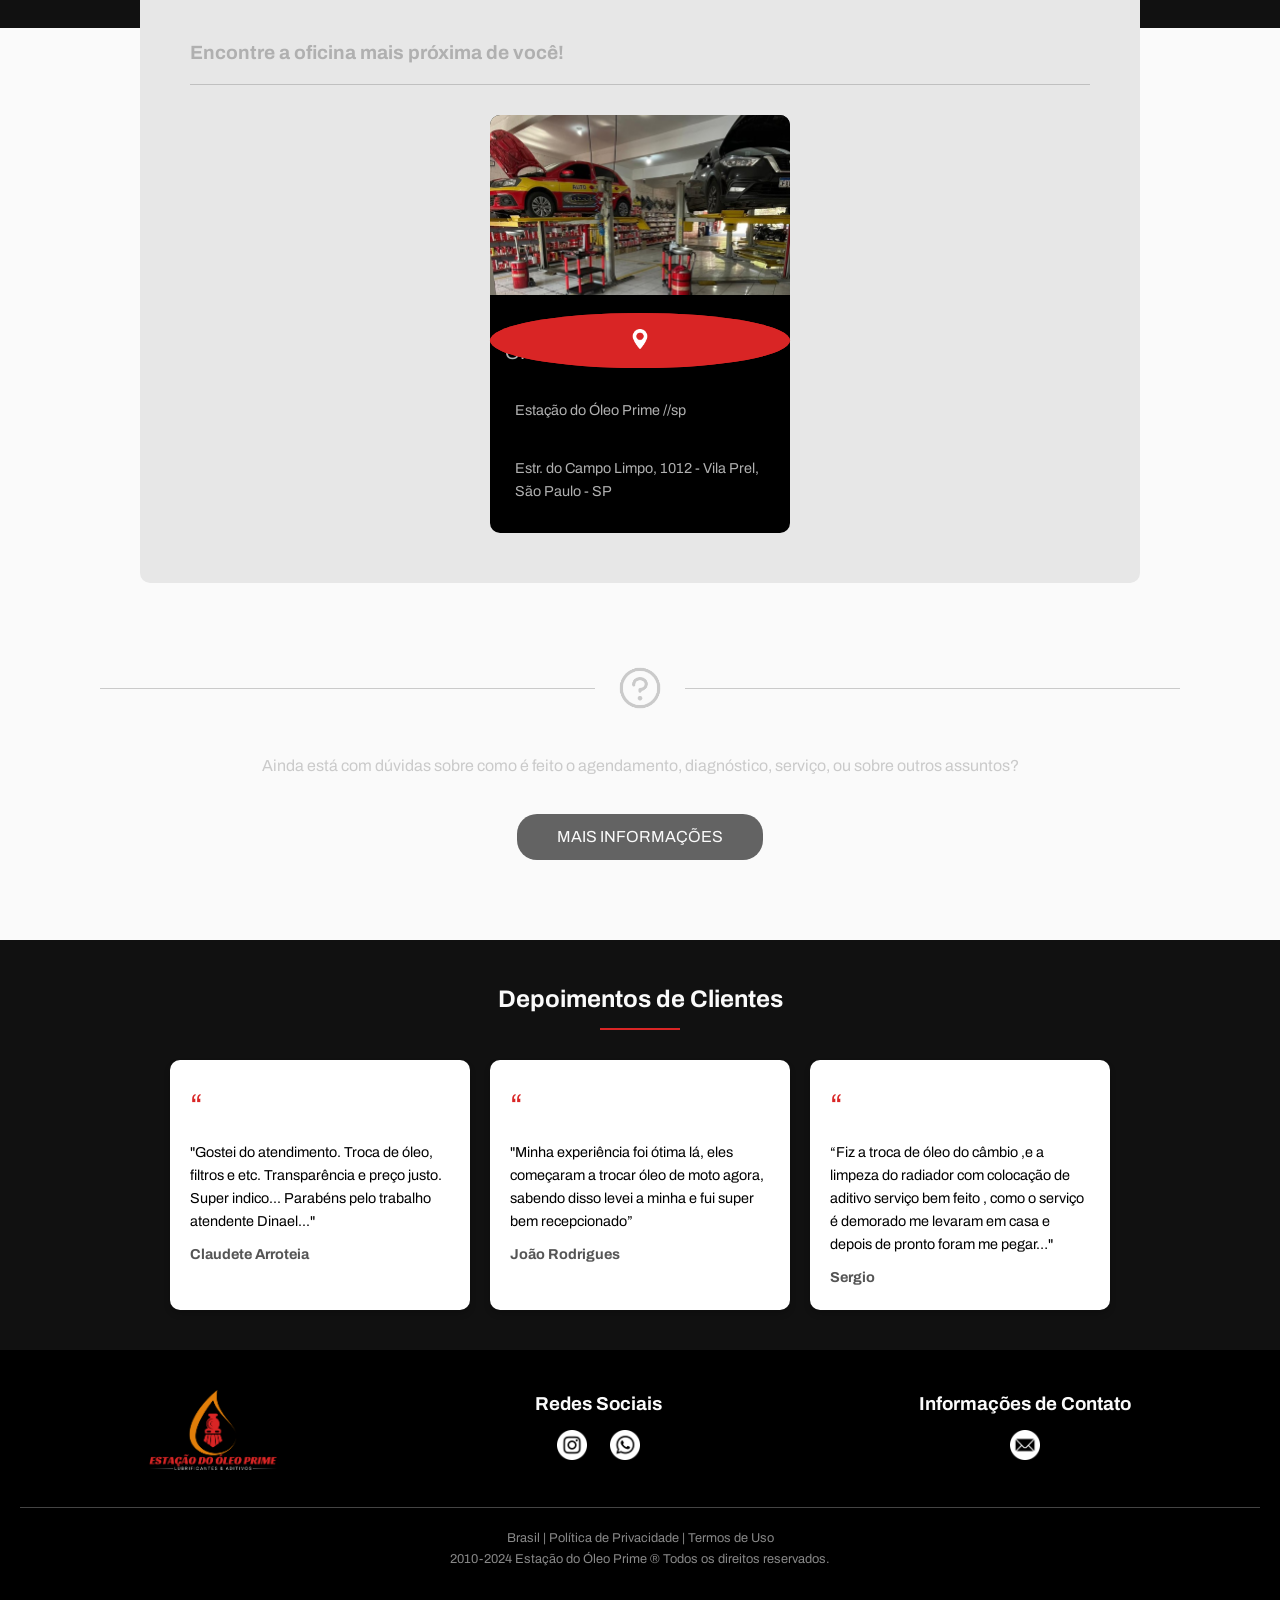
==== commit 0b299b61: "correção de erros" ====
--- a/index.html
+++ b/index.html
@@ -109,7 +109,7 @@
             <img src="./assets/right-arrows.png" alt="">
           </a>
         </div>
-        <p>Pstilha de Freio</p>
+        <p>Pastilha de Freio</p>
       </a>
     </div>
 
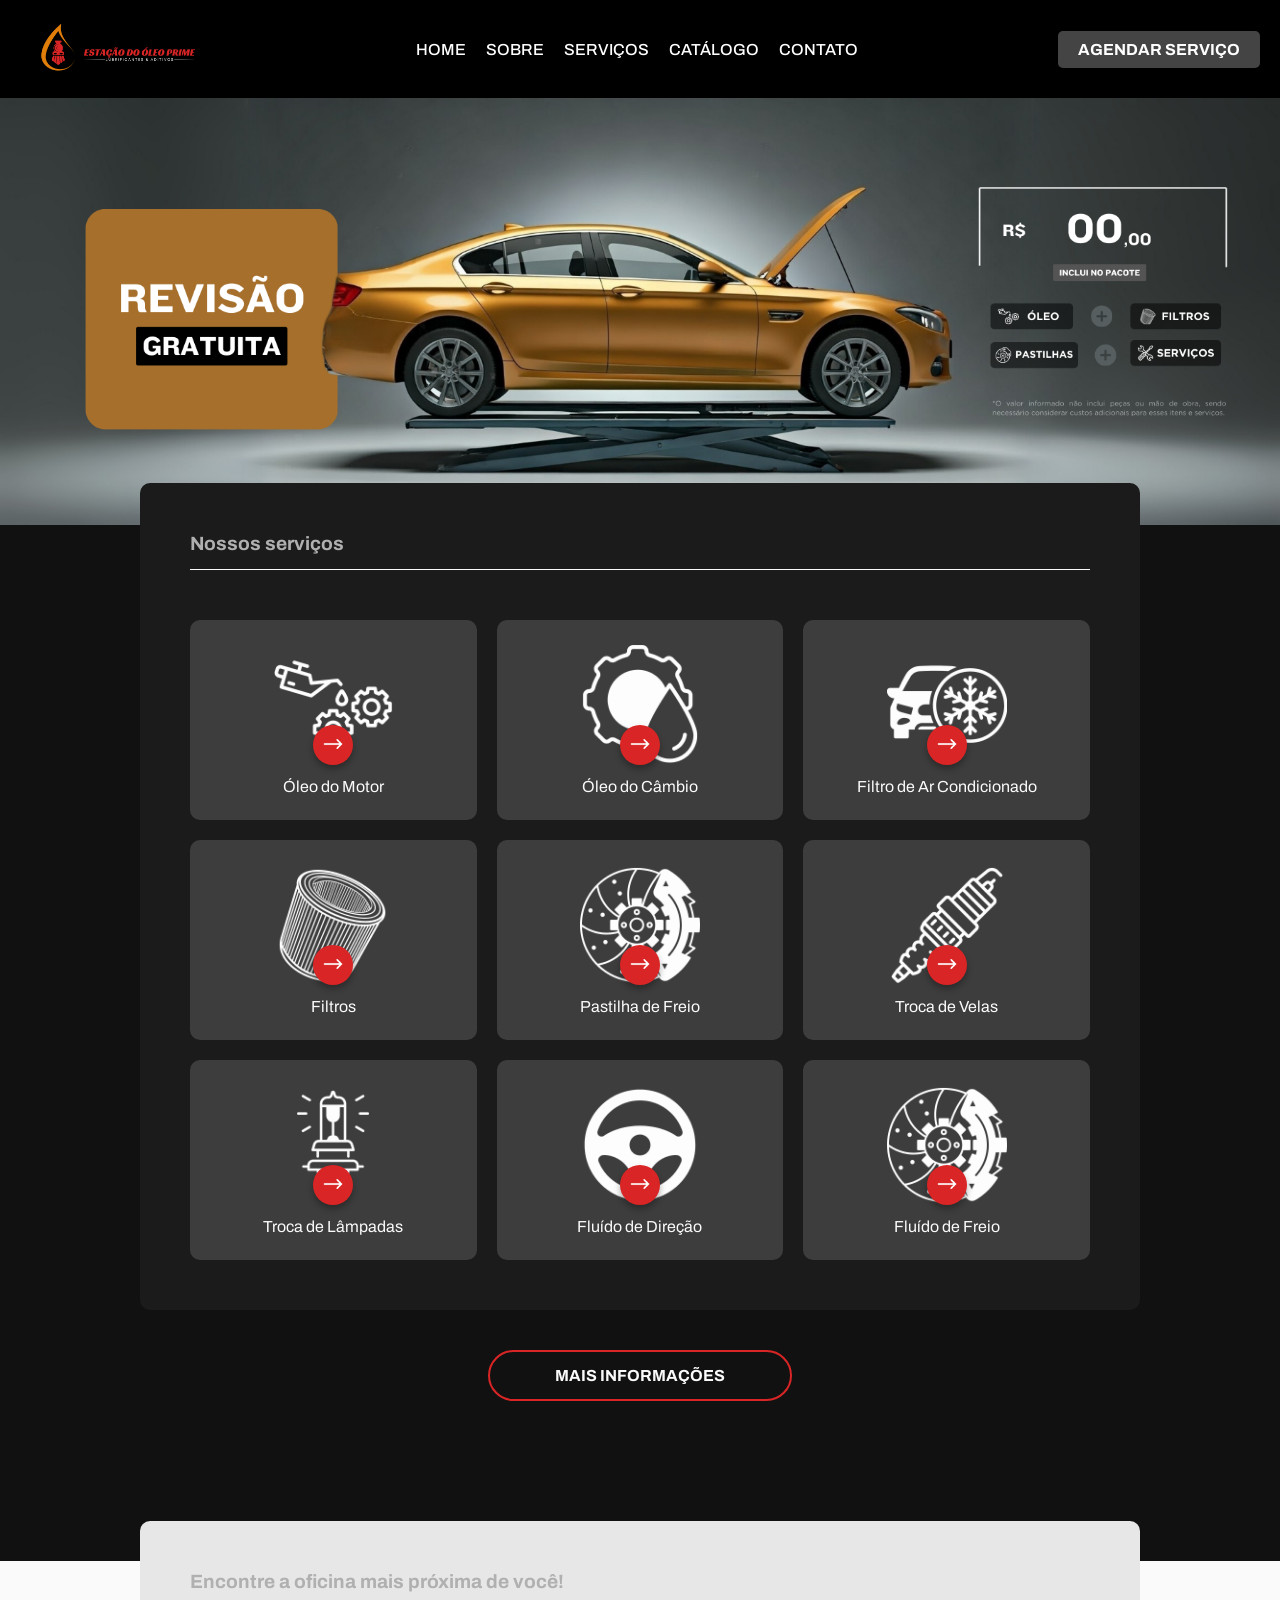
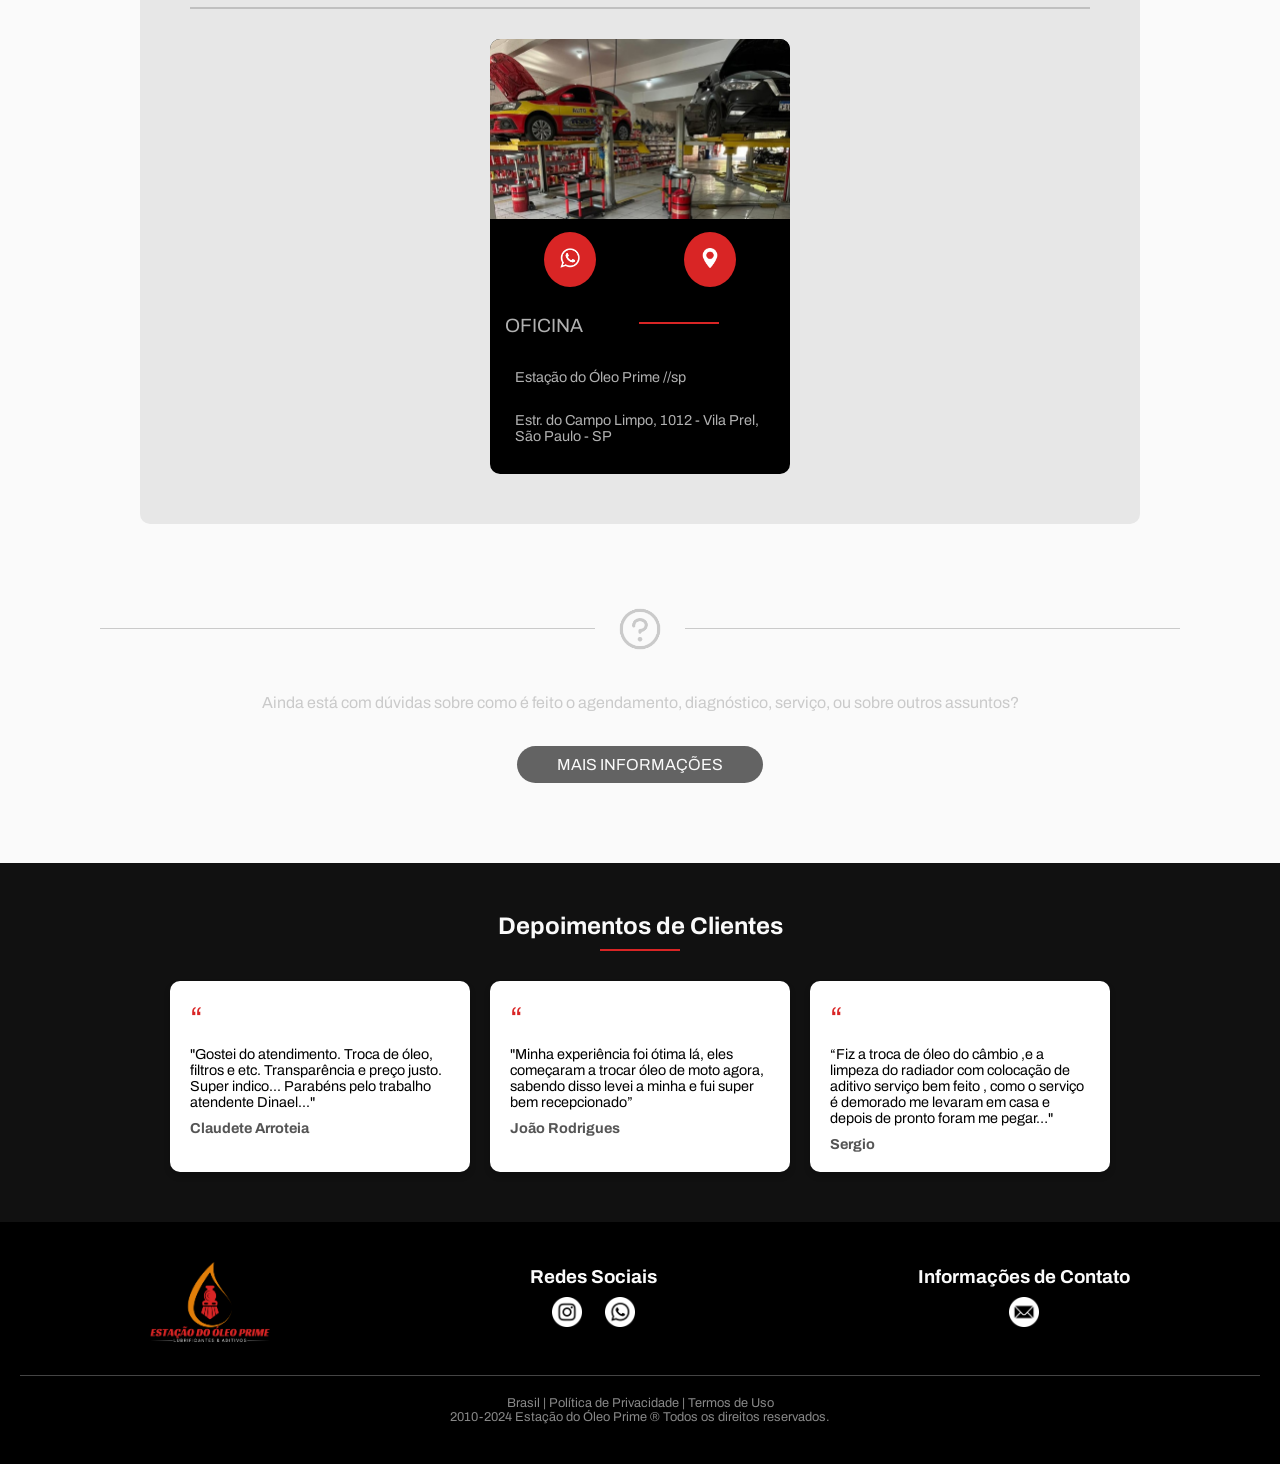
==== commit e9cb6316: "acabou os detalhes" ====
--- a/index.html
+++ b/index.html
@@ -5,7 +5,7 @@
   <meta name="viewport" content="width=device-width, initial-scale=1.0">
   <link rel="shortcut icon" href="./assets/Prime.png" type="image/x-icon">
   <link rel="stylesheet" href="style.css">
-  <script src="index.js" defer></script>
+  <script src="./js/index.js" defer></script>
   <title>Estação do Óleo Home</title>
 </head>
 <body>
@@ -29,8 +29,8 @@
       <a href="#" class="nav-item">HOME</a>
       <a href="./sobre.html" class="nav-item">SOBRE</a>
       <a href="./serviços.html" class="nav-item">SERVIÇOS</a>
+      <a href="./pesquisa.html" class="nav-item">CATÁLOGO</a>
       <a href="https://api.whatsapp.com/send?l=pt&phone=551128948010" class="nav-item">CONTATO</a>
-      <a href="./pesquisa.html" class="nav-item">CATÁLOGO</a>
     </nav>
     
       <a class="button" href="https://api.whatsapp.com/send?l=pt&phone=551128948010">
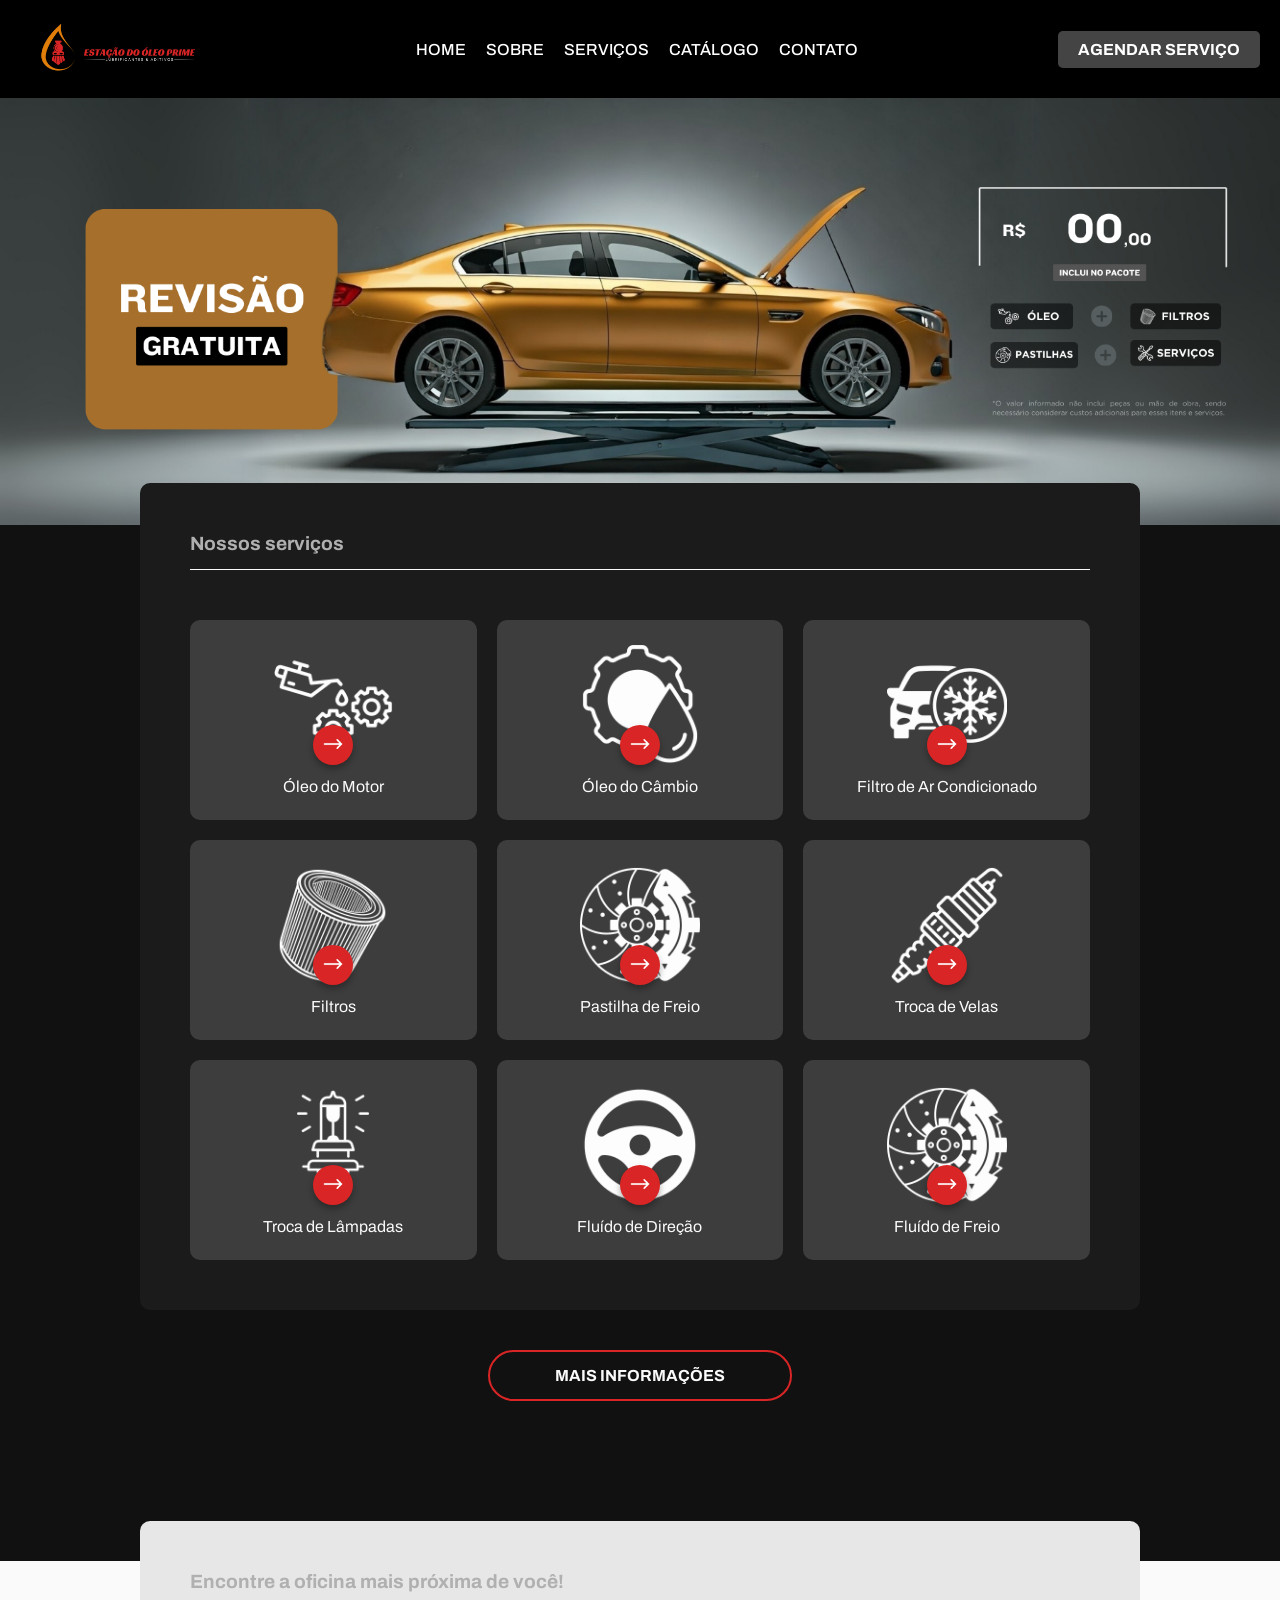
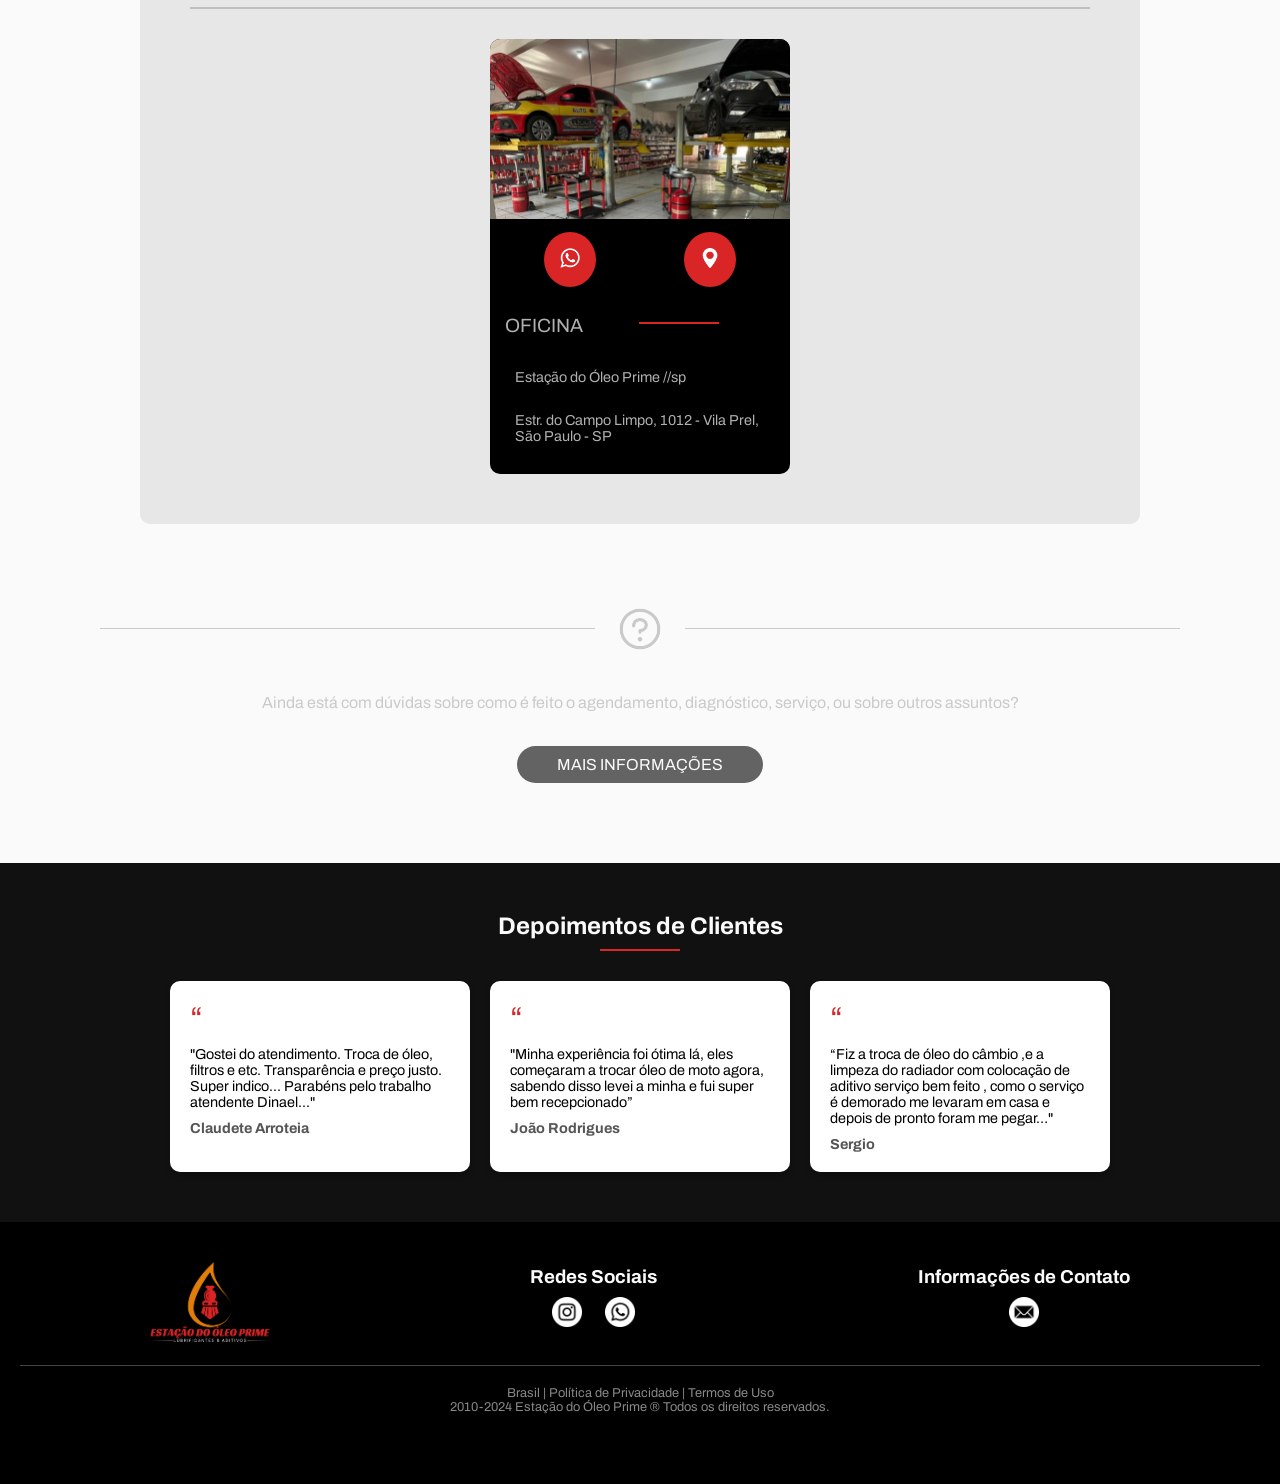
==== commit 9bb553af: "adicionei email e maps" ====
--- a/index.html
+++ b/index.html
@@ -282,16 +282,17 @@
 
         </div>
       </div>
-      <!-- Informações de Contato -->
-      <div class="contato-rodape">
-        <h3>Informações de Contato</h3>
+    <!-- Informações de Contato -->
+    <div class="contato-rodape" style="text-align: center;">
+      <h3>Informações de Contato</h3>
         <div class="icones-contato">
-          <a href="">
-            <img src="./assets/email.png" alt="E-mail">
-          </a>
-          
-        </div>
-      </div>
+      <button onclick="copiarEmail()" style="border: none; background: transparent; cursor: pointer;">
+        <img src="./assets/email.png" alt="E-mail">
+      </button>
+    </div>
+    <div id="popup">
+      Endereço de e-mail copiado com sucesso!
+    </div>
     </div>
 
     <!-- Linha e Informações Legais -->
